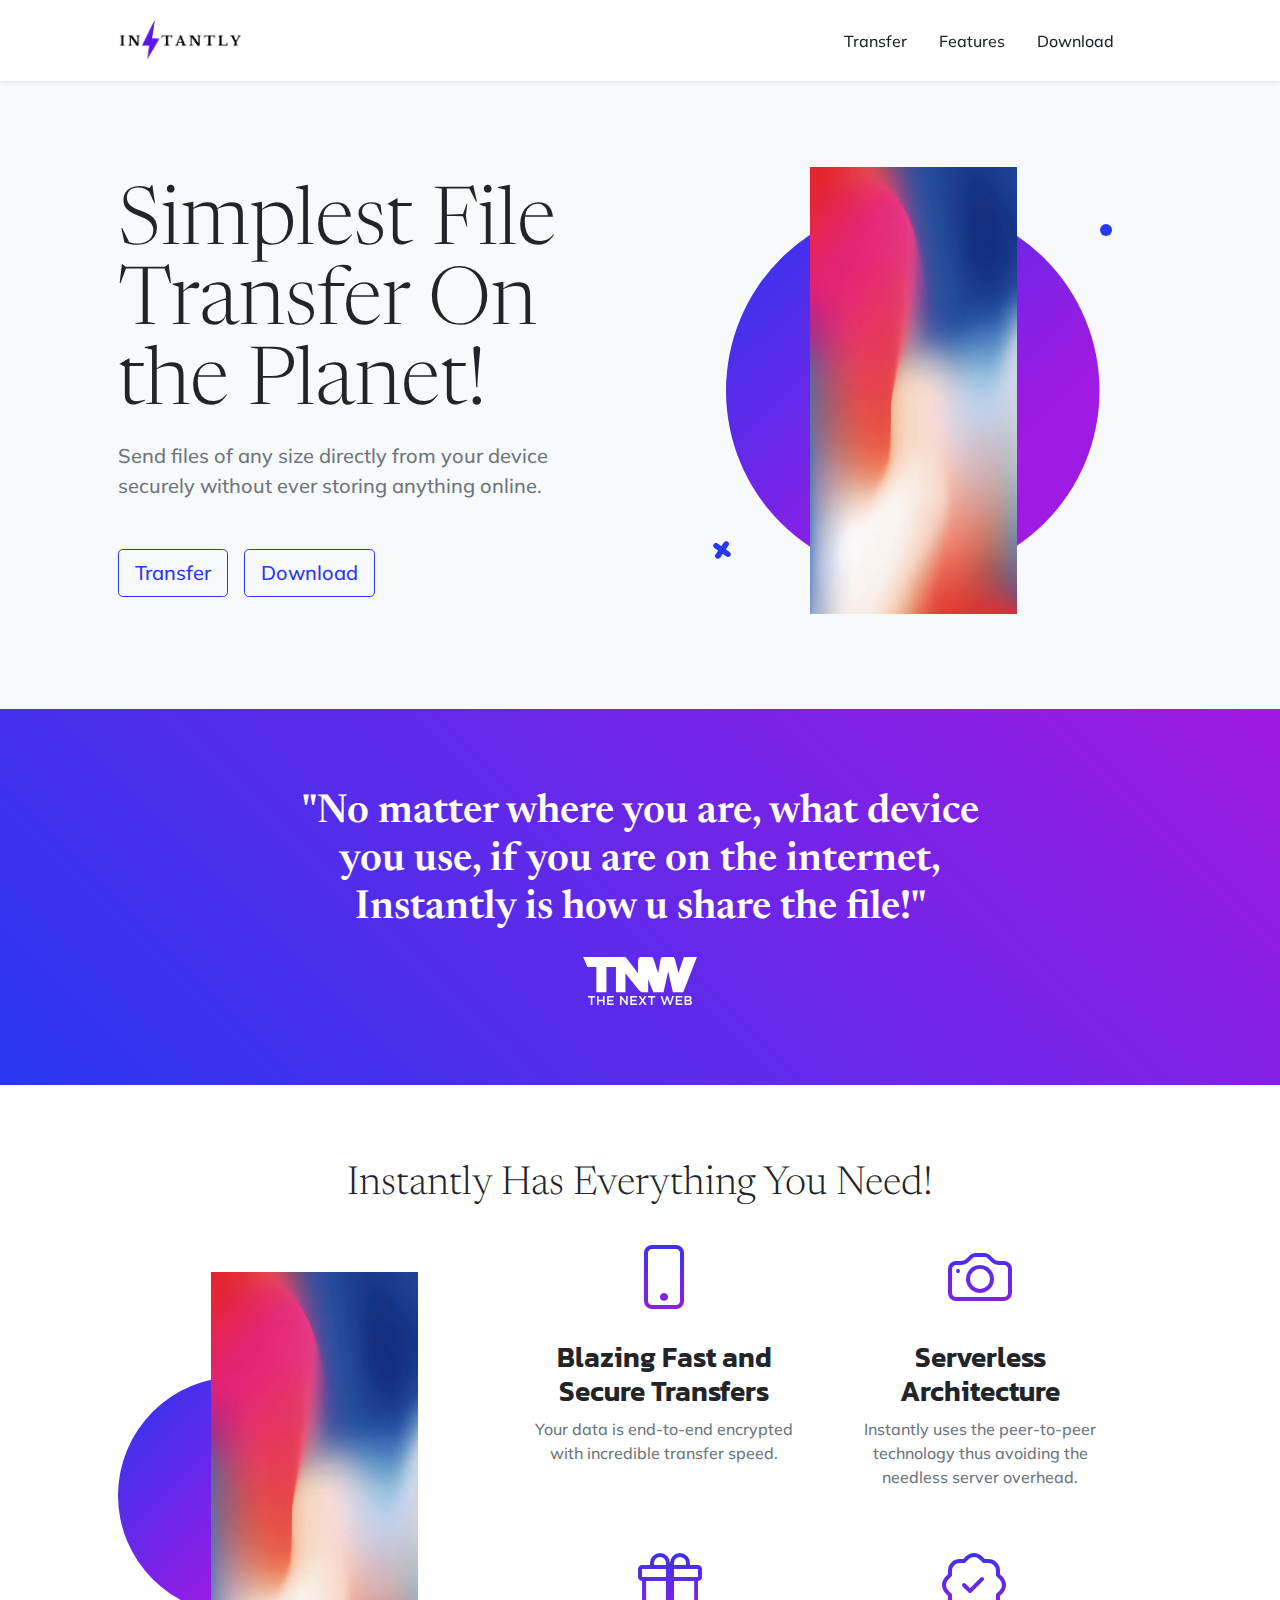
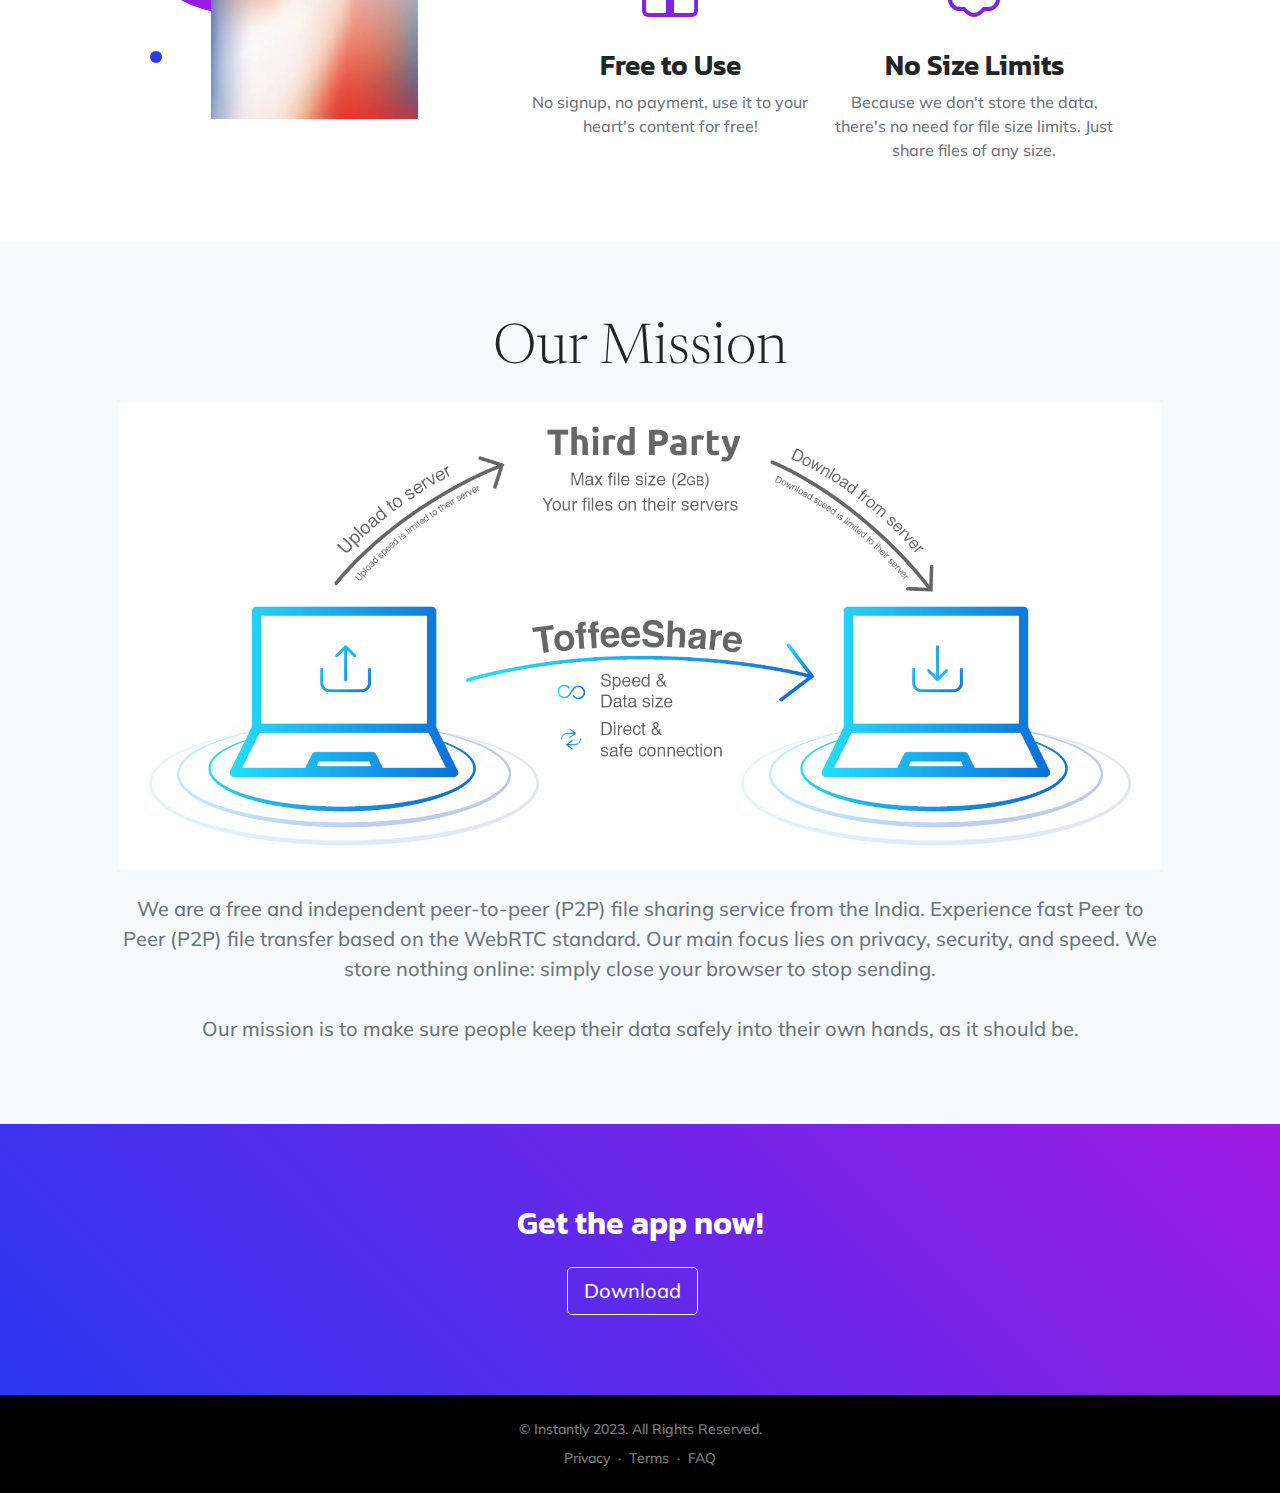
==== index.html @ 8e4899ae "missing assest resolved" ====
<!DOCTYPE html>
<html lang="en">

<head>
  <meta charset="utf-8" />
  <meta name="viewport" content="width=device-width, initial-scale=1, shrink-to-fit=no" />
  <meta name="description" content="" />
  <meta name="author" content="" />
  <title>Instantly - File Sharing</title>
  <link rel="icon" type="image/x-icon" href="./img/icon.ico" />
  <!-- Bootstrap icons-->
  <link href="https://cdn.jsdelivr.net/npm/bootstrap-icons@1.5.0/font/bootstrap-icons.css" rel="stylesheet" />
  <!-- Google fonts-->
  <link rel="preconnect" href="https://fonts.gstatic.com" />
  <link href="https://fonts.googleapis.com/css2?family=Newsreader:ital,wght@0,600;1,600&amp;display=swap"
    rel="stylesheet" />
  <link
    href="https://fonts.googleapis.com/css2?family=Mulish:ital,wght@0,300;0,500;0,600;0,700;1,300;1,500;1,600;1,700&amp;display=swap"
    rel="stylesheet" />
  <link href="https://fonts.googleapis.com/css2?family=Kanit:ital,wght@0,400;1,400&amp;display=swap" rel="stylesheet" />
  <!-- Core theme CSS (includes Bootstrap)-->
  <link href="./css/styles.css" rel="stylesheet" />
</head>

<body id="page-top">
  <noscript style="
        position: fixed;
        bottom: 0;
        left: 0;
        right: 0;
        background: #333;
        padding: 1rem;
        z-index: 999;
        text-align: center;
      ">
    <h1 style="font-size: 24px; color: #fff; margin: 0; margin-bottom: 1rem">
      Oops!
    </h1>
    <span>you need to enable javascript to use Instantly.</span>
  </noscript>
  <!-- Navigation-->
  <nav class="navbar navbar-expand-lg navbar-light fixed-top shadow-sm" id="mainNav">
    <div class="container px-5">
      <a class="navbar-brand fw-bold" href="#page-top"><img src="./img/navLogo.jpg" alt="Instantly Logo" width="125px"
          height="39px" />
      </a>
      <button class="navbar-toggler" type="button" data-bs-toggle="collapse" data-bs-target="#navbarResponsive"
        aria-controls="navbarResponsive" aria-expanded="false" aria-label="Toggle navigation">
        Menu
        <i class="bi-list"></i>
      </button>
      <div class="collapse navbar-collapse" id="navbarResponsive">
        <ul class="navbar-nav ms-auto me-4 my-3 my-lg-0">
          <li class="nav-item">
            <a class="nav-link me-lg-3" href="./tranfer.html">Transfer</a>
          </li>
          <li class="nav-item">
            <a class="nav-link me-lg-3" href="#features">Features</a>
          </li>
          <li class="nav-item">
            <a class="nav-link me-lg-3" href="#download">Download</a>
          </li>
        </ul>
      </div>
    </div>
  </nav>
  <!-- Mashead header-->
  <header class="masthead">
    <div class="container px-5">
      <div class="row gx-5 align-items-center">
        <div class="col-lg-6">
          <!-- Mashead text and app badges-->
          <div class="mb-5 mb-lg-0 text-center text-lg-start">
            <h1 class="display-1 lh-1 mb-3">
              Simplest File Transfer On the Planet!
            </h1>
            <p class="lead fw-normal text-muted mb-5">
              Send files of any size directly from your device securely without ever storing anything online.
            </p>
            <div class="d-flex flex-column flex-lg-row align-items-center">
              <a class="me-lg-3 mb-4 mb-lg-0 btn btn-outline-primary btn-lg" href="./tranfer.html" role="button">Transfer</a>
              <a class="me-lg-3 mb-4 mb-lg-0 btn btn-outline-primary btn-lg" href="#" role="button">Download</a>
            </div>
          </div>
        </div>
        <div class="col-lg-6">
          <!-- Masthead device mockup feature-->
          <div class="masthead-device-mockup">
            <svg class="circle" viewBox="0 0 100 100" xmlns="http://www.w3.org/2000/svg">
              <defs>
                <linearGradient id="circleGradient" gradientTransform="rotate(45)">
                  <stop class="gradient-start-color" offset="0%"></stop>
                  <stop class="gradient-end-color" offset="100%"></stop>
                </linearGradient>
              </defs>
              <circle cx="50" cy="50" r="50"></circle>
            </svg><svg class="shape-1 d-none d-sm-block" viewBox="0 0 240.83 240.83" xmlns="http://www.w3.org/2000/svg">
              <rect x="-32.54" y="78.39" width="305.92" height="84.05" rx="42.03"
                transform="translate(120.42 -49.88) rotate(45)"></rect>
              <rect x="-32.54" y="78.39" width="305.92" height="84.05" rx="42.03"
                transform="translate(-49.88 120.42) rotate(-45)"></rect>
            </svg><svg class="shape-2 d-none d-sm-block" viewBox="0 0 100 100" xmlns="http://www.w3.org/2000/svg">
              <circle cx="50" cy="50" r="50"></circle>
            </svg>
            <div class="device-wrapper">
              <div class="device" data-device="iPhoneX" data-orientation="portrait" data-color="black">
                <div class="screen bg-black">
                  <!-- PUT CONTENTS HERE:-->
                  <!-- * * This can be a video, image, or just about anything else.-->
                  <!-- * * Set the max width of your media to 100% and the height to-->
                  <!-- * * 100% like the demo example below.-->
                  <video muted="muted" autoplay="" loop="" style="max-width: 100%; height: 100%">
                    <source src="./img/demo-screen.mp4" type="video/mp4" />
                  </video>
                </div>
              </div>
            </div>
          </div>
        </div>
      </div>
    </div>
  </header>
  <!-- Quote/testimonial aside-->
  <aside class="text-center bg-gradient-primary-to-secondary">
    <div class="container px-5">
      <div class="row gx-5 justify-content-center">
        <div class="col-xl-8">
          <div class="h2 fs-1 text-white mb-4">
            "No matter where you are, what device you use, if you are on the internet, Instantly is how u share the file!"
          </div>
          <img src="./img/tnw-logo.svg" alt="..." style="height: 3rem" />
        </div>
      </div>
    </div>
  </aside>
  <!-- App features section-->
  <section id="features">
    <h2 class="display-6 lh-1 text-center mb-4">Instantly Has Everything You Need!</h2>
    <div class="container px-5">
      <div class="row gx-5 align-items-center">
        <div class="col-lg-8 order-lg-1 mb-5 mb-lg-0">
          <div class="container-fluid px-5">
            <div class="row gx-5">
              <div class="col-md-6 mb-5">
                <!-- Feature item-->
                <div class="text-center">
                  <i class="bi-phone icon-feature text-gradient d-block mb-3"></i>
                  <h3 class="font-alt">Blazing Fast and Secure Transfers</h3>
                  <p class="text-muted mb-0">
                    Your data is end-to-end encrypted with incredible transfer speed.
                  </p>
                </div>
              </div>
              <div class="col-md-6 mb-5">
                <!-- Feature item-->
                <div class="text-center">
                  <i class="bi-camera icon-feature text-gradient d-block mb-3"></i>
                  <h3 class="font-alt">Serverless Architecture</h3>
                  <p class="text-muted mb-0">
                    Instantly uses the peer-to-peer technology thus avoiding the needless server overhead.
                  </p>
                </div>
              </div>
            </div>
            <div class="row">
              <div class="col-md-6 mb-5 mb-md-0">
                <!-- Feature item-->
                <div class="text-center">
                  <i class="bi-gift icon-feature text-gradient d-block mb-3"></i>
                  <h3 class="font-alt">Free to Use</h3>
                  <p class="text-muted mb-0">
                    No signup, no payment, use it to your heart's content for free!
                  </p>
                </div>
              </div>
              <div class="col-md-6">
                <!-- Feature item-->
                <div class="text-center">
                  <i class="bi-patch-check icon-feature text-gradient d-block mb-3"></i>
                  <h3 class="font-alt">No Size Limits</h3>
                  <p class="text-muted mb-0">
                    Because we don't store the data, there's no need for file size limits. Just share files of any size.
                  </p>
                </div>
              </div>
            </div>
          </div>
        </div>
        <div class="col-lg-4 order-lg-0">
          <!-- Features section device mockup-->
          <div class="features-device-mockup">
            <svg class="circle" viewBox="0 0 100 100" xmlns="http://www.w3.org/2000/svg">
              <defs>
                <linearGradient id="circleGradient" gradientTransform="rotate(45)">
                  <stop class="gradient-start-color" offset="0%"></stop>
                  <stop class="gradient-end-color" offset="100%"></stop>
                </linearGradient>
              </defs>
              <circle cx="50" cy="50" r="50"></circle>
            </svg><svg class="shape-2 d-none d-sm-block" viewBox="0 0 100 100" xmlns="http://www.w3.org/2000/svg">
              <circle cx="50" cy="50" r="50"></circle>
            </svg>
            <div class="device-wrapper">
              <div class="device" data-device="iPhoneX" data-orientation="portrait" data-color="black">
                <div class="screen bg-black">
                  <!-- PUT CONTENTS HERE:-->
                  <!-- * * This can be a video, image, or just about anything else.-->
                  <!-- * * Set the max width of your media to 100% and the height to-->
                  <!-- * * 100% like the demo example below.-->
                  <video muted="muted" autoplay="" loop="" style="max-width: 100%; height: 100%">
                    <source src="./img/demo-screen.mp4" type="video/mp4" />
                  </video>
                </div>
              </div>
            </div>
          </div>
        </div>
      </div>
    </div>
  </section>
  <!-- Basic features section-->
  <section class="bg-light">
    <div class="container px-5">
      <div class="row gx-5 align-items-center justify-content-center justify-content-lg-between">
        <div>
          <h2 class="display-4 lh-1 text-center mb-4">Our Mission</h2>
          <div class="px-5 px-sm-0">
            <img class="img-fluid" src="./img/share.png" alt="..." />
          </div>
          <p class="lead fw-normal mt-4 text-muted text-center mb-5 mb-lg-0">
            We are a free and independent peer-to-peer (P2P) file sharing service from the India. Experience fast Peer
            to Peer (P2P) file transfer based on the WebRTC standard. Our main focus lies on privacy, security, and
            speed. We store nothing online: simply close your browser to stop sending.<br><br>
            Our mission is to make sure people keep their data safely into their own hands, as it should be.
          </p>
        </div>
      </div>
    </div>
  </section>
  <!-- App badge section-->
  <section class="bg-gradient-primary-to-secondary" id="download">
    <div class="container px-5">
      <h2 class="text-center text-white font-alt mb-4">Get the app now!</h2>
      <div class="d-flex flex-column flex-lg-row align-items-center justify-content-center">
        <a class="me-lg-3 mb-4 mb-lg-0 btn btn-outline-light btn-lg" href="#" role="button">Download</a>
      </div>
    </div>
  </section>
  <!-- Footer-->
  <footer class="bg-black text-center py-4">
    <div class="container px-5">
      <div class="text-white-50 small">
        <div class="mb-2">&copy; Instantly 2023. All Rights Reserved.</div>
        <a href="#!">Privacy</a>
        <span class="mx-1">&middot;</span>
        <a href="#!">Terms</a>
        <span class="mx-1">&middot;</span>
        <a href="#!">FAQ</a>
      </div>
    </div>
  </footer>
  <!-- Bootstrap core JS-->
  <script src="https://cdn.jsdelivr.net/npm/bootstrap@5.1.3/dist/js/bootstrap.bundle.min.js"></script>
  <!-- Core theme JS-->
  <script src="./js/scripts.js"></script>
</body>

</html>
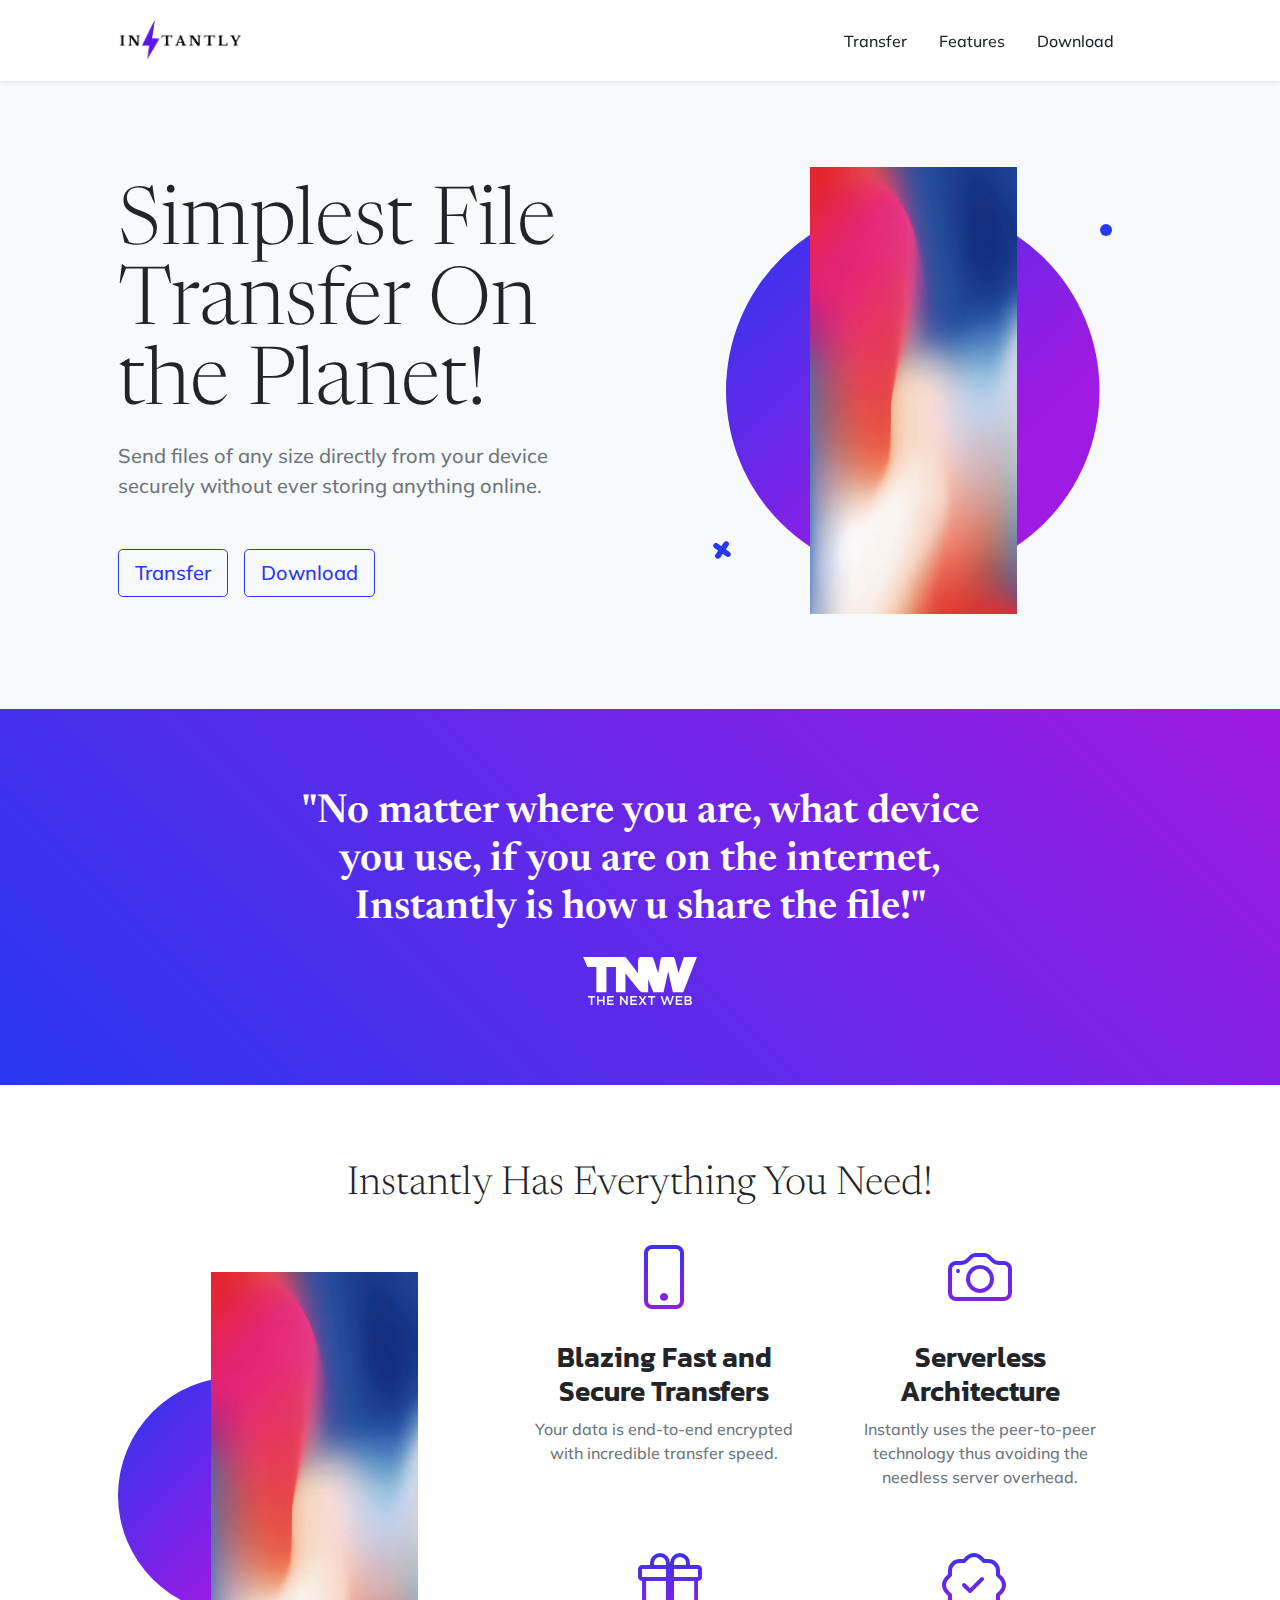
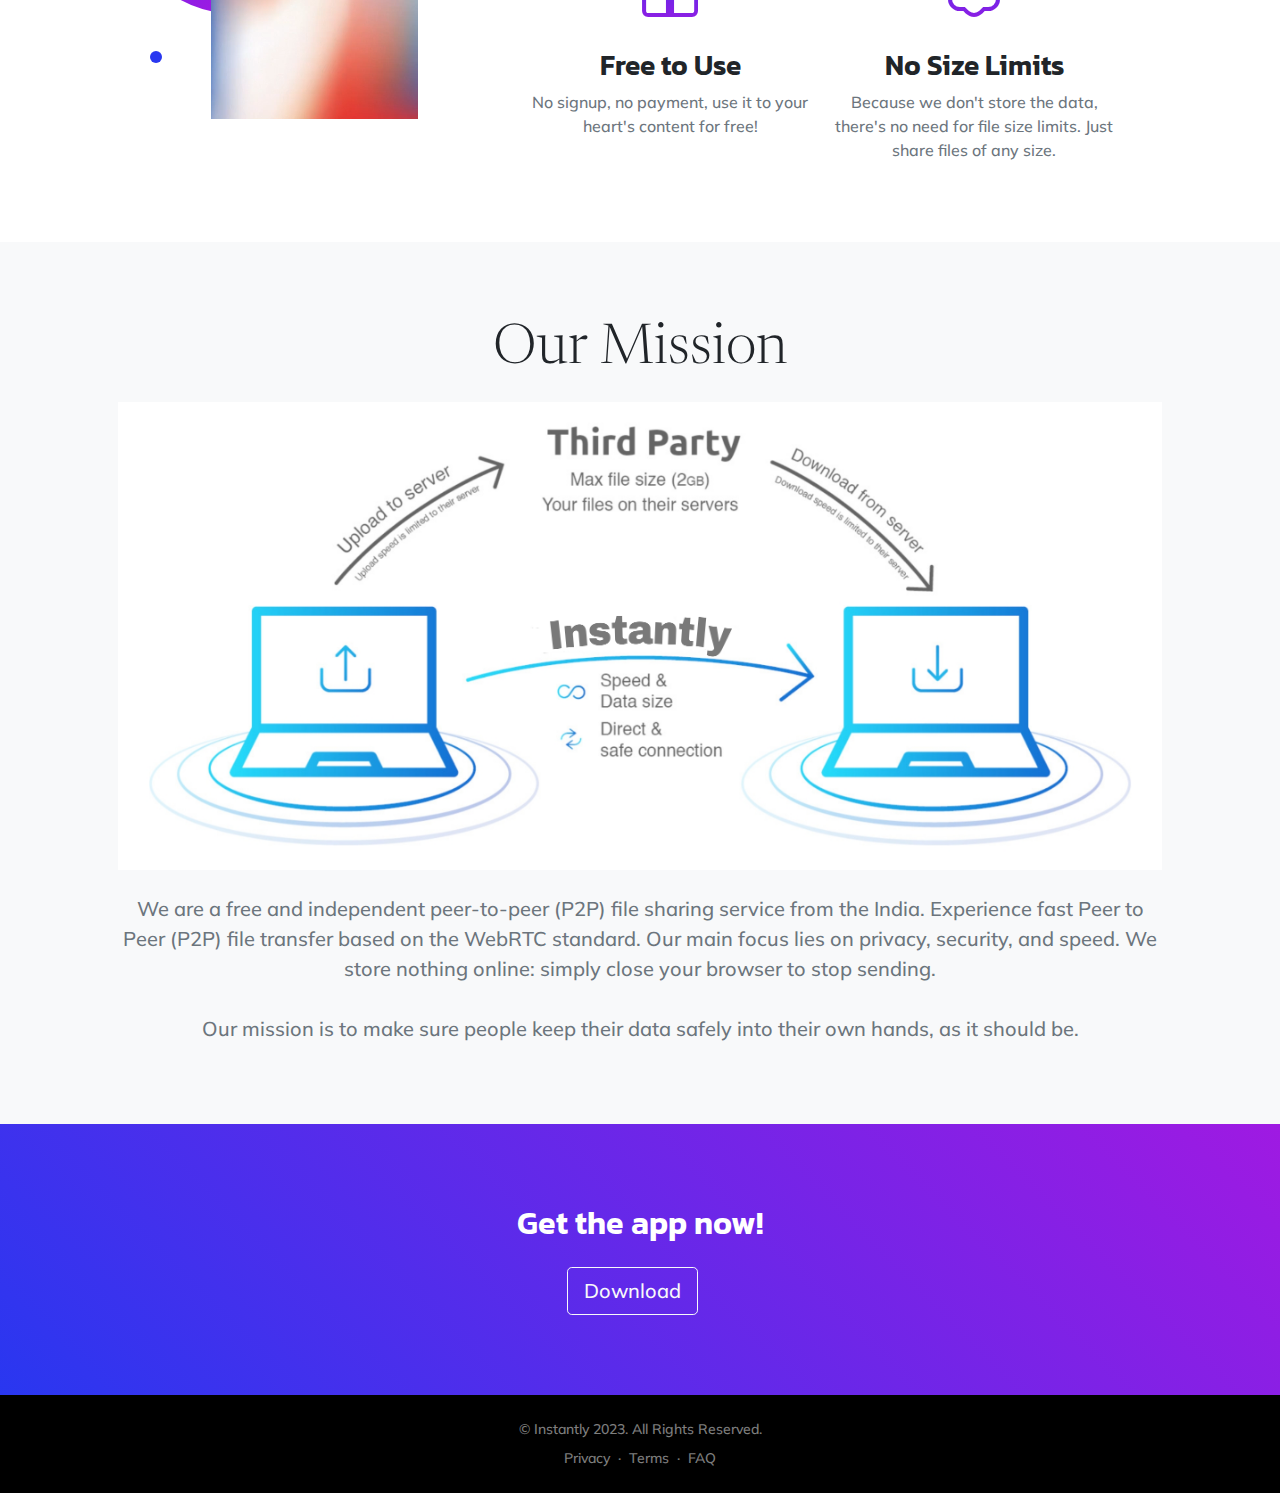
==== commit 210c25c4: "Asset Fix" ====
--- a/index.html
+++ b/index.html
@@ -79,7 +79,7 @@
             </p>
             <div class="d-flex flex-column flex-lg-row align-items-center">
               <a class="me-lg-3 mb-4 mb-lg-0 btn btn-outline-primary btn-lg" href="./tranfer.html" role="button">Transfer</a>
-              <a class="me-lg-3 mb-4 mb-lg-0 btn btn-outline-primary btn-lg" href="#" role="button">Download</a>
+              <a class="me-lg-3 mb-4 mb-lg-0 btn btn-outline-primary btn-lg" href="https://github.com/TonyStark0801/Instantly/releases/download/Stable/Instantly.apk" role="button">Download</a>
             </div>
           </div>
         </div>
@@ -225,7 +225,7 @@
         <div>
           <h2 class="display-4 lh-1 text-center mb-4">Our Mission</h2>
           <div class="px-5 px-sm-0">
-            <img class="img-fluid" src="./img/share.png" alt="..." />
+            <img class="img-fluid" src="./img/share.jpg" alt="..." />
           </div>
           <p class="lead fw-normal mt-4 text-muted text-center mb-5 mb-lg-0">
             We are a free and independent peer-to-peer (P2P) file sharing service from the India. Experience fast Peer
@@ -242,7 +242,7 @@
     <div class="container px-5">
       <h2 class="text-center text-white font-alt mb-4">Get the app now!</h2>
       <div class="d-flex flex-column flex-lg-row align-items-center justify-content-center">
-        <a class="me-lg-3 mb-4 mb-lg-0 btn btn-outline-light btn-lg" href="#" role="button">Download</a>
+        <a class="me-lg-3 mb-4 mb-lg-0 btn btn-outline-light btn-lg" href="https://github.com/TonyStark0801/Instantly/releases/download/Stable/Instantly.apk" role="button">Download</a>
       </div>
     </div>
   </section>
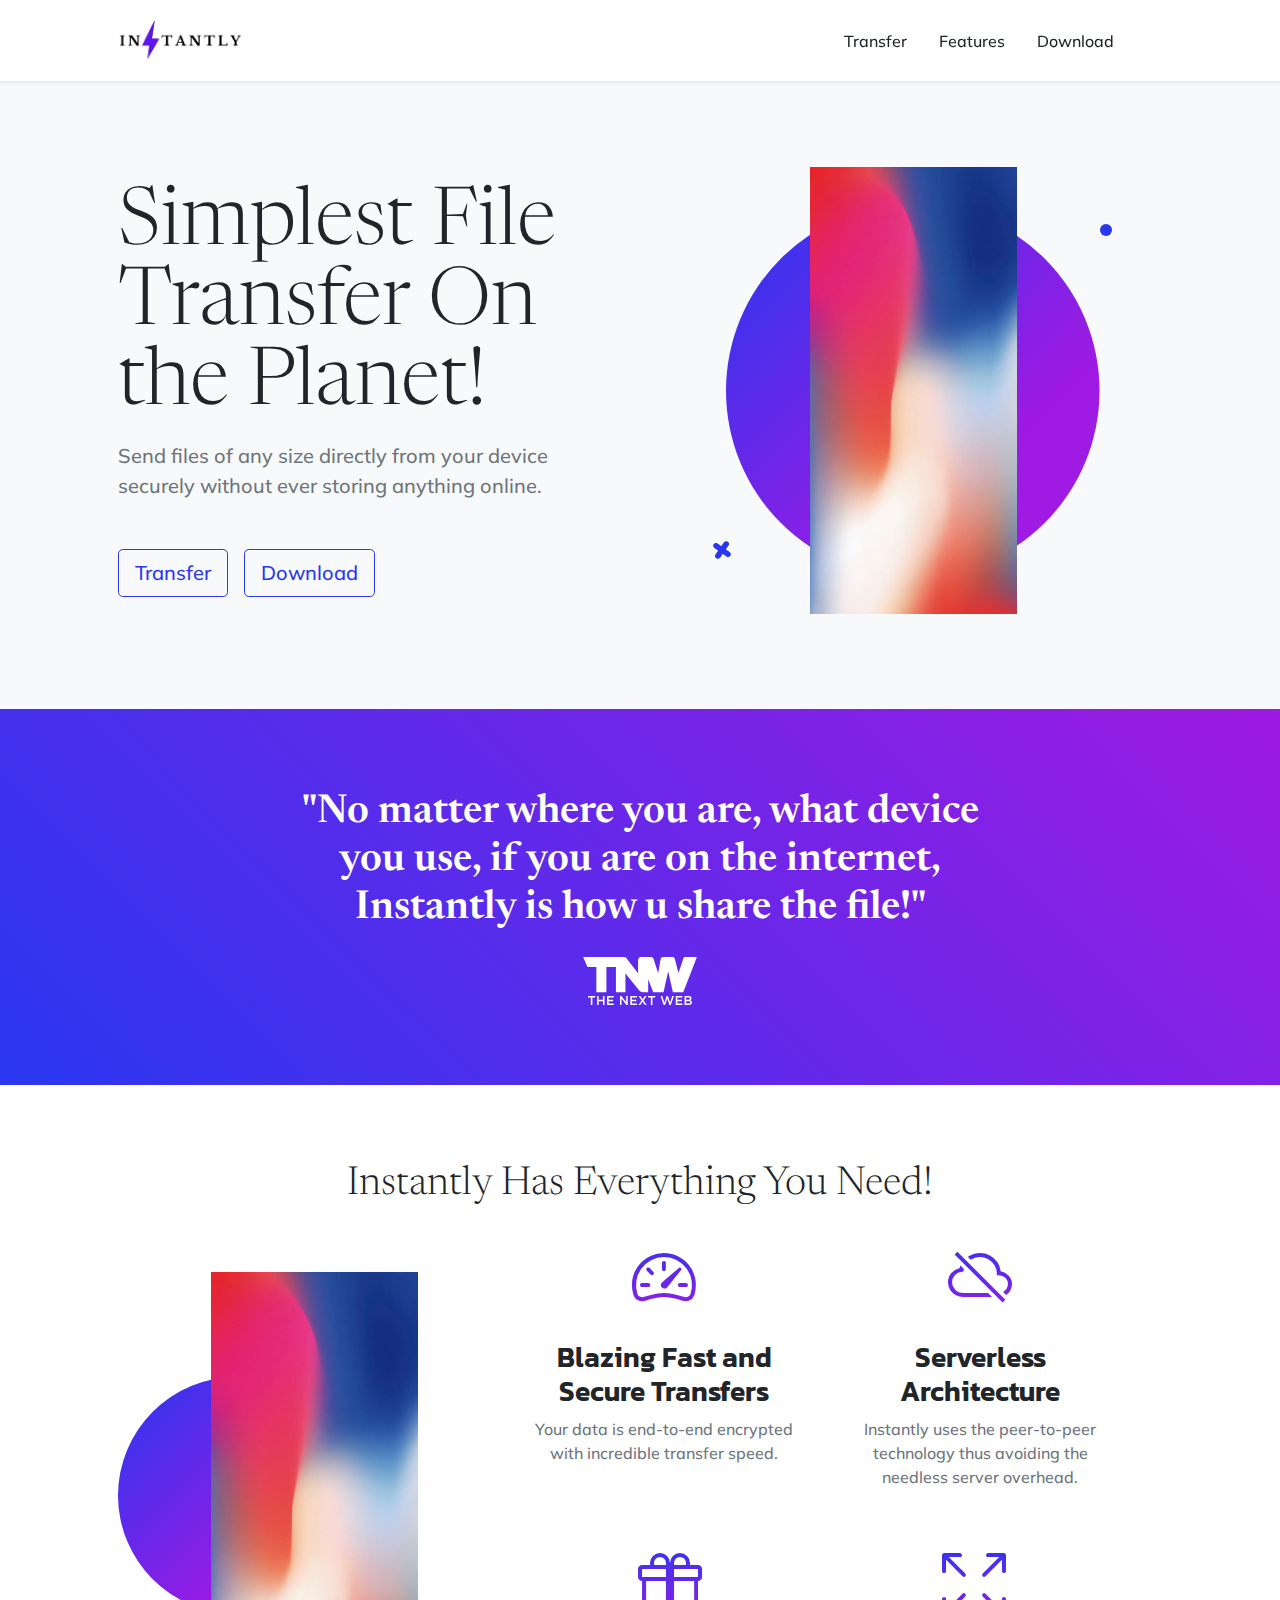
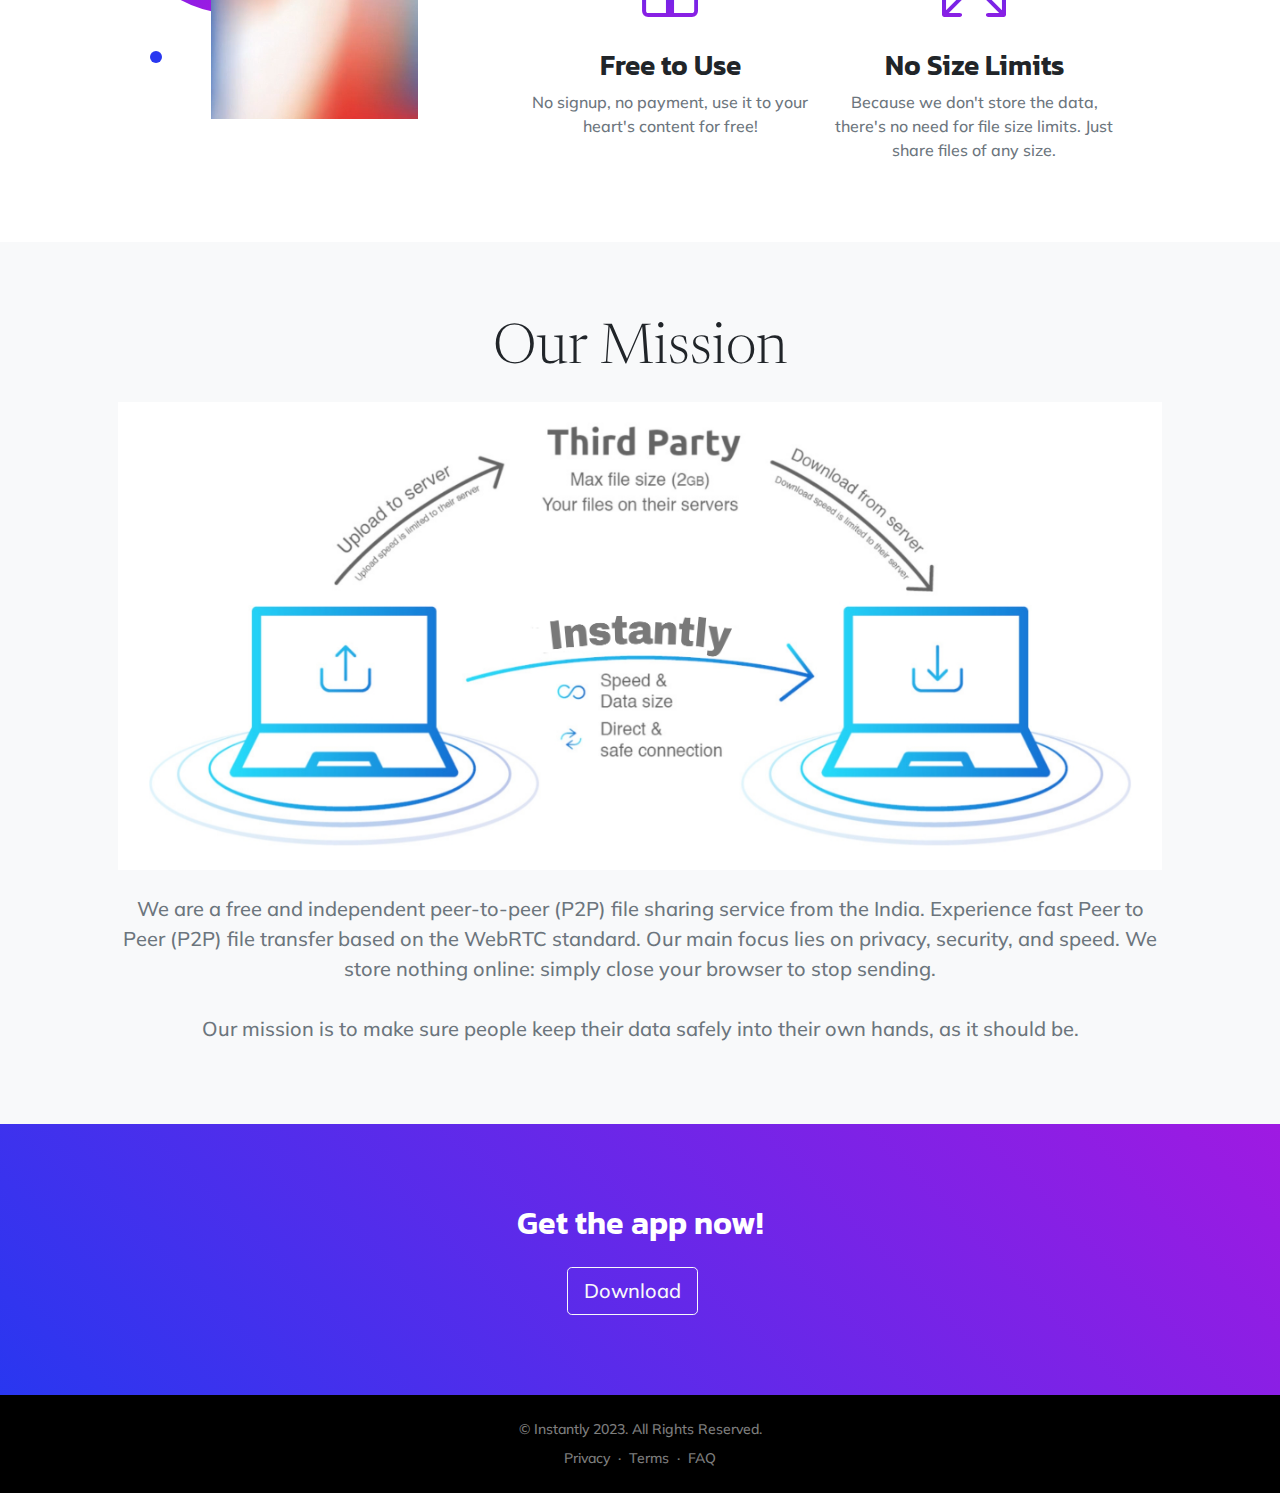
==== commit 4c36eac5: "Icon update" ====
--- a/index.html
+++ b/index.html
@@ -144,7 +144,7 @@
               <div class="col-md-6 mb-5">
                 <!-- Feature item-->
                 <div class="text-center">
-                  <i class="bi-phone icon-feature text-gradient d-block mb-3"></i>
+                  <i class="bi-speedometer2 icon-feature text-gradient d-block mb-3"></i>
                   <h3 class="font-alt">Blazing Fast and Secure Transfers</h3>
                   <p class="text-muted mb-0">
                     Your data is end-to-end encrypted with incredible transfer speed.
@@ -154,7 +154,7 @@
               <div class="col-md-6 mb-5">
                 <!-- Feature item-->
                 <div class="text-center">
-                  <i class="bi-camera icon-feature text-gradient d-block mb-3"></i>
+                  <i class="bi-cloud-slash icon-feature text-gradient d-block mb-3"></i>
                   <h3 class="font-alt">Serverless Architecture</h3>
                   <p class="text-muted mb-0">
                     Instantly uses the peer-to-peer technology thus avoiding the needless server overhead.
@@ -176,7 +176,7 @@
               <div class="col-md-6">
                 <!-- Feature item-->
                 <div class="text-center">
-                  <i class="bi-patch-check icon-feature text-gradient d-block mb-3"></i>
+                  <i class="bi-arrows-fullscreen  icon-feature text-gradient d-block mb-3"></i>
                   <h3 class="font-alt">No Size Limits</h3>
                   <p class="text-muted mb-0">
                     Because we don't store the data, there's no need for file size limits. Just share files of any size.
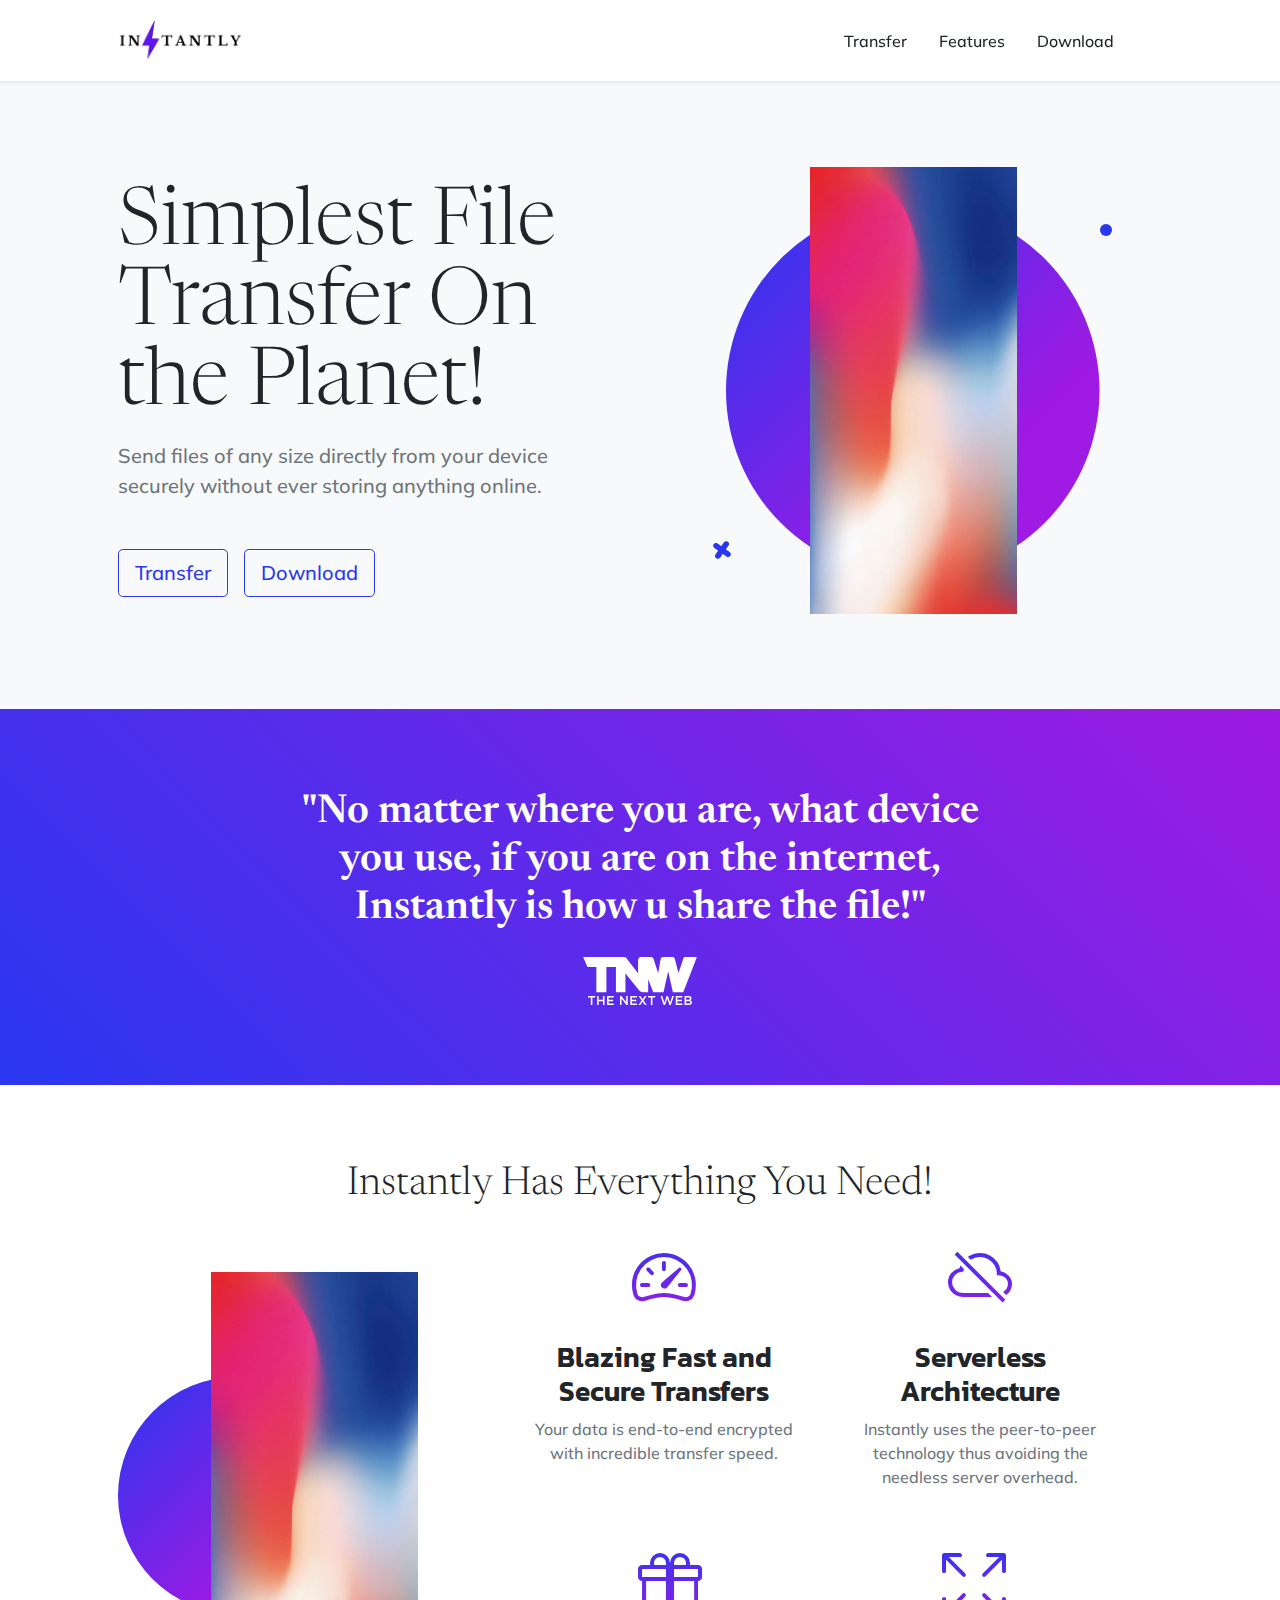
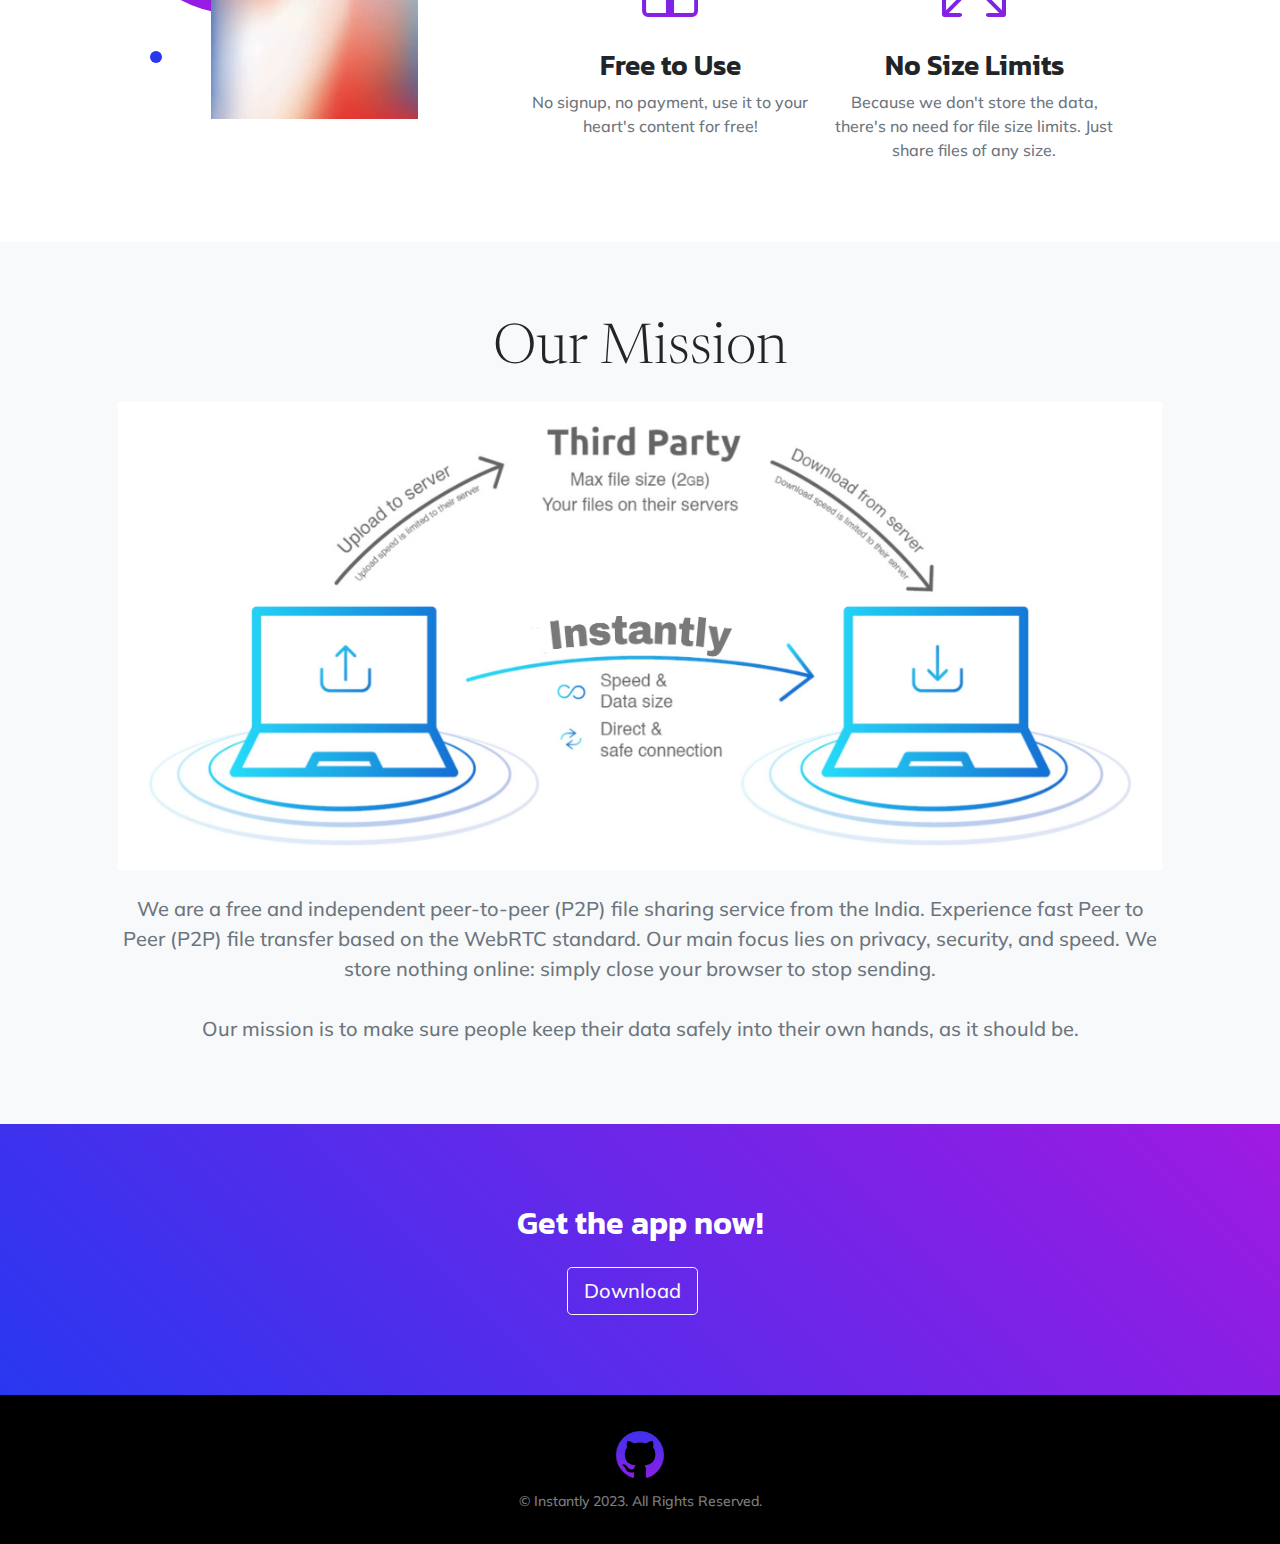
==== commit 79da7754: "files" ====
--- a/index.html
+++ b/index.html
@@ -250,12 +250,9 @@
   <footer class="bg-black text-center py-4">
     <div class="container px-5">
       <div class="text-white-50 small">
+        <a href="https://github.com/TonyStark0801/Instantly"> <i class="bi-github text-gradient d-block " style="font-size:3rem"></i></a>
         <div class="mb-2">&copy; Instantly 2023. All Rights Reserved.</div>
-        <a href="#!">Privacy</a>
-        <span class="mx-1">&middot;</span>
-        <a href="#!">Terms</a>
-        <span class="mx-1">&middot;</span>
-        <a href="#!">FAQ</a>
+      
       </div>
     </div>
   </footer>
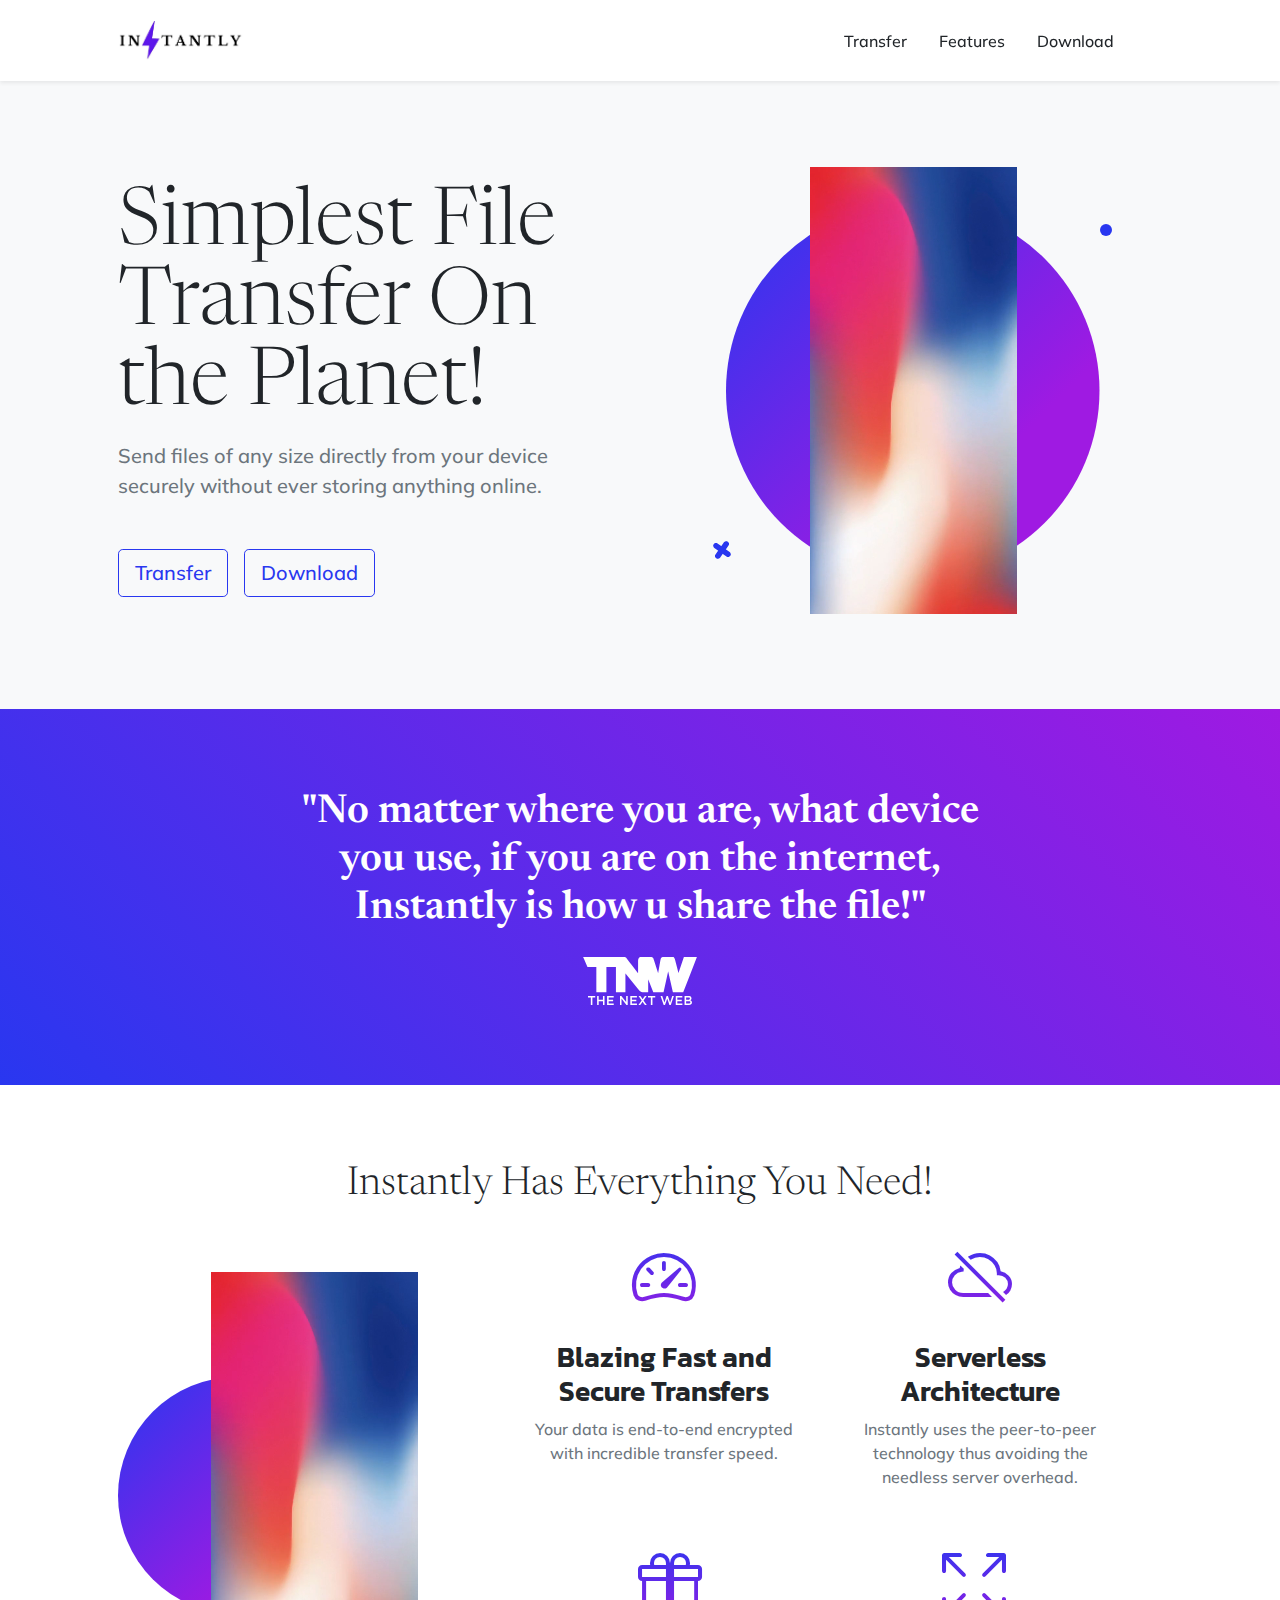
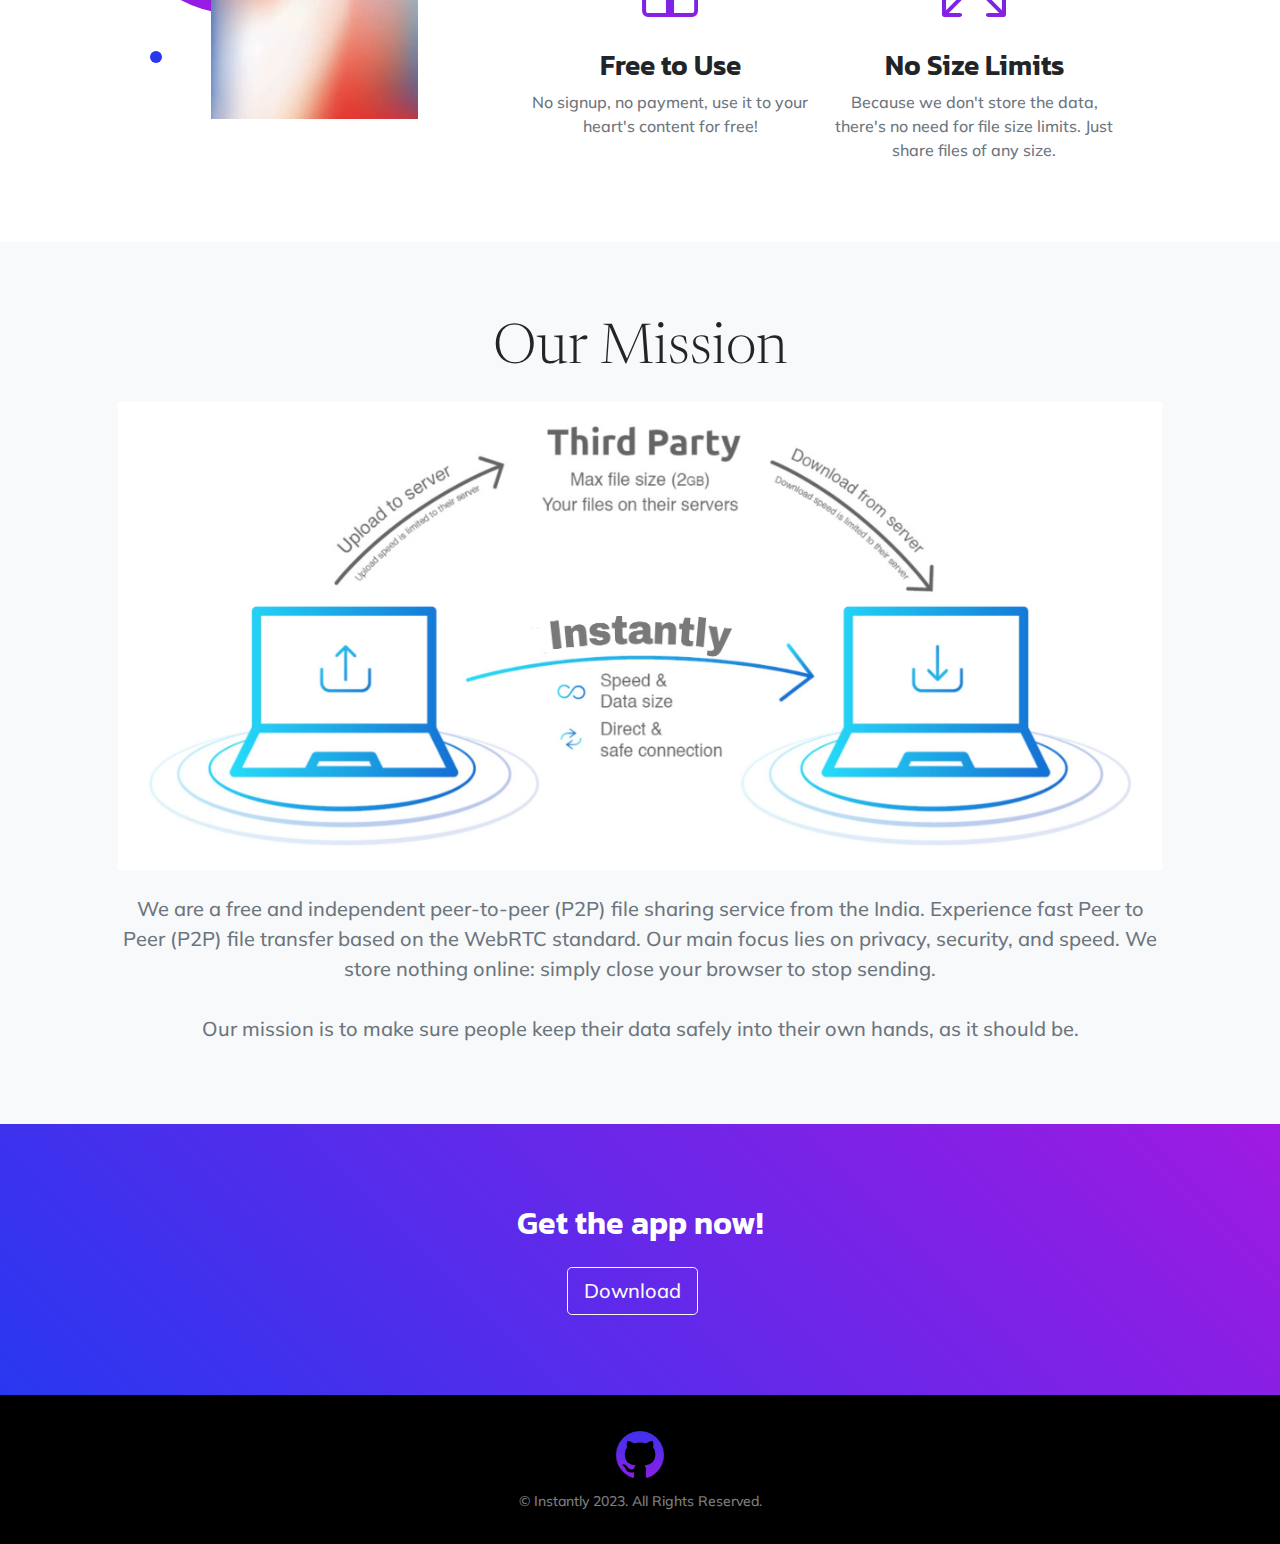
==== commit 9d985ebc: "ui changes" ====
--- a/index.html
+++ b/index.html
@@ -250,7 +250,7 @@
   <footer class="bg-black text-center py-4">
     <div class="container px-5">
       <div class="text-white-50 small">
-        <a href="https://github.com/TonyStark0801/Instantly"> <i class="bi-github text-gradient d-block " style="font-size:3rem"></i></a>
+        <a href="https://github.com/TonyStark0801/Instantly"> <i class="bi-github text-gradient d-block " style="font-size:3rem;"></i></a>
         <div class="mb-2">&copy; Instantly 2023. All Rights Reserved.</div>
       
       </div>
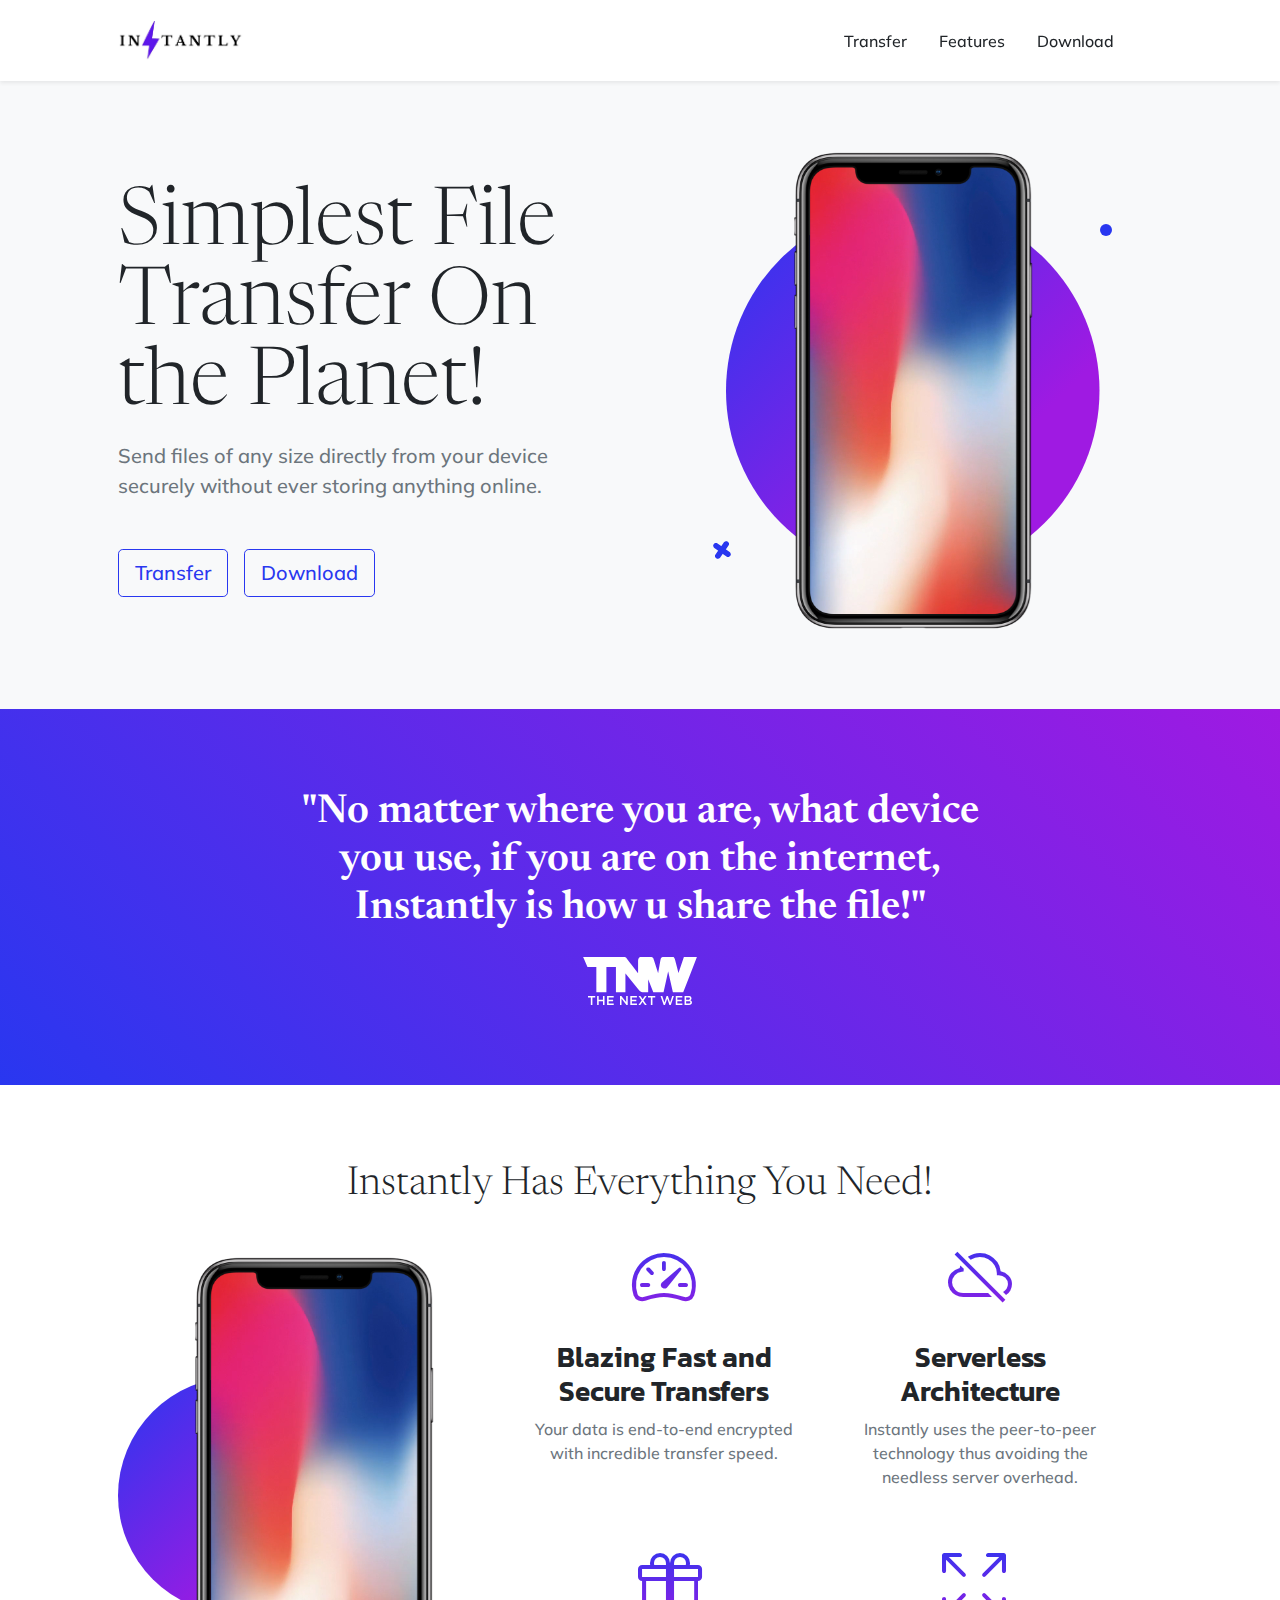
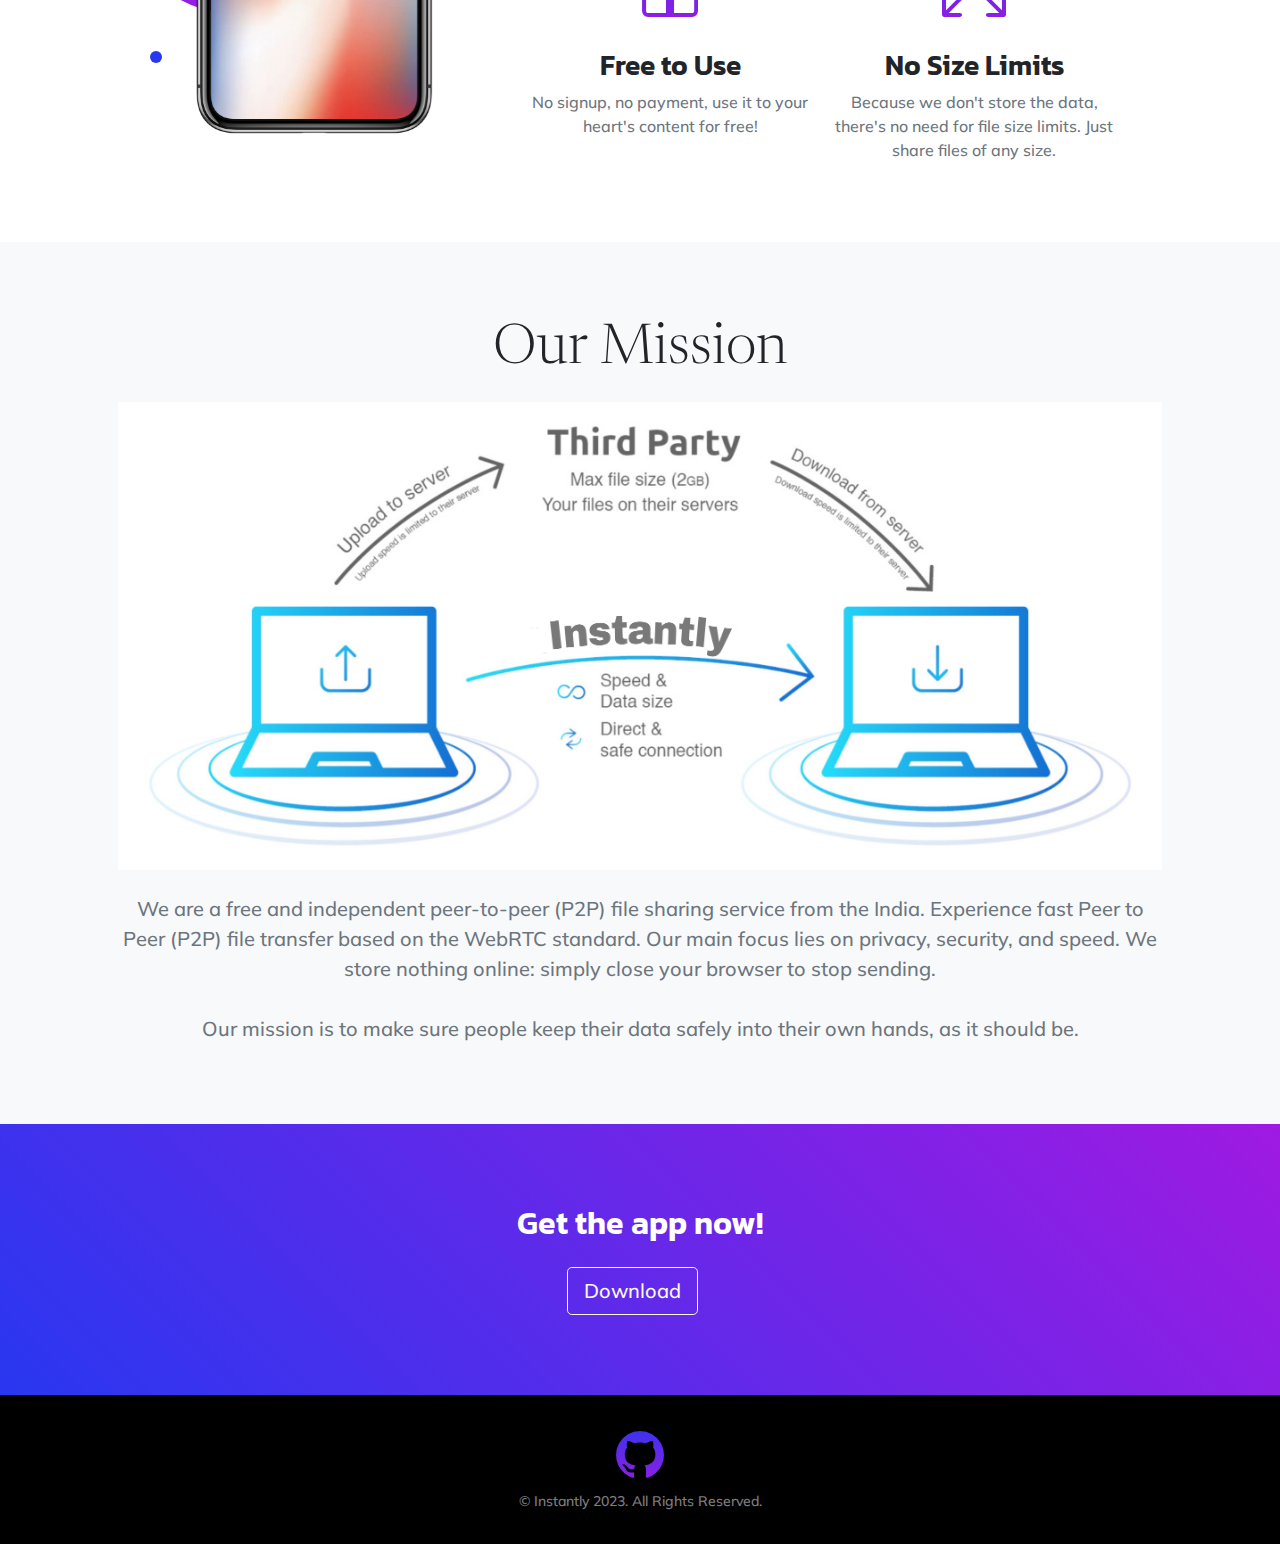
==== commit d04c3c8d: "Removed multiple files support as it caused a lot of bugs. Updated utils.js and removed uncessary co" ====
--- a/index.html
+++ b/index.html
@@ -1,29 +1,41 @@
 <!DOCTYPE html>
 <html lang="en">
+  <head>
+    <meta charset="utf-8" />
+    <meta
+      name="viewport"
+      content="width=device-width, initial-scale=1, shrink-to-fit=no"
+    />
+    <meta name="description" content="" />
+    <meta name="author" content="" />
+    <title>Instantly - File Sharing</title>
+    <link rel="icon" type="image/x-icon" href="./img/icon.ico" />
+    <!-- Bootstrap icons-->
+    <link
+      href="https://cdn.jsdelivr.net/npm/bootstrap-icons@1.5.0/font/bootstrap-icons.css"
+      rel="stylesheet"
+    />
+    <!-- Google fonts-->
+    <link rel="preconnect" href="https://fonts.gstatic.com" />
+    <link
+      href="https://fonts.googleapis.com/css2?family=Newsreader:ital,wght@0,600;1,600&amp;display=swap"
+      rel="stylesheet"
+    />
+    <link
+      href="https://fonts.googleapis.com/css2?family=Mulish:ital,wght@0,300;0,500;0,600;0,700;1,300;1,500;1,600;1,700&amp;display=swap"
+      rel="stylesheet"
+    />
+    <link
+      href="https://fonts.googleapis.com/css2?family=Kanit:ital,wght@0,400;1,400&amp;display=swap"
+      rel="stylesheet"
+    />
+    <!-- Core theme CSS (includes Bootstrap)-->
+    <link href="./css/styles.css" rel="stylesheet" />
+  </head>
 
-<head>
-  <meta charset="utf-8" />
-  <meta name="viewport" content="width=device-width, initial-scale=1, shrink-to-fit=no" />
-  <meta name="description" content="" />
-  <meta name="author" content="" />
-  <title>Instantly - File Sharing</title>
-  <link rel="icon" type="image/x-icon" href="./img/icon.ico" />
-  <!-- Bootstrap icons-->
-  <link href="https://cdn.jsdelivr.net/npm/bootstrap-icons@1.5.0/font/bootstrap-icons.css" rel="stylesheet" />
-  <!-- Google fonts-->
-  <link rel="preconnect" href="https://fonts.gstatic.com" />
-  <link href="https://fonts.googleapis.com/css2?family=Newsreader:ital,wght@0,600;1,600&amp;display=swap"
-    rel="stylesheet" />
-  <link
-    href="https://fonts.googleapis.com/css2?family=Mulish:ital,wght@0,300;0,500;0,600;0,700;1,300;1,500;1,600;1,700&amp;display=swap"
-    rel="stylesheet" />
-  <link href="https://fonts.googleapis.com/css2?family=Kanit:ital,wght@0,400;1,400&amp;display=swap" rel="stylesheet" />
-  <!-- Core theme CSS (includes Bootstrap)-->
-  <link href="./css/styles.css" rel="stylesheet" />
-</head>
-
-<body id="page-top">
-  <noscript style="
+  <body id="page-top">
+    <noscript
+      style="
         position: fixed;
         bottom: 0;
         left: 0;
@@ -32,234 +44,341 @@
         padding: 1rem;
         z-index: 999;
         text-align: center;
-      ">
-    <h1 style="font-size: 24px; color: #fff; margin: 0; margin-bottom: 1rem">
-      Oops!
-    </h1>
-    <span>you need to enable javascript to use Instantly.</span>
-  </noscript>
-  <!-- Navigation-->
-  <nav class="navbar navbar-expand-lg navbar-light fixed-top shadow-sm" id="mainNav">
-    <div class="container px-5">
-      <a class="navbar-brand fw-bold" href="#page-top"><img src="./img/navLogo.jpg" alt="Instantly Logo" width="125px"
-          height="39px" />
-      </a>
-      <button class="navbar-toggler" type="button" data-bs-toggle="collapse" data-bs-target="#navbarResponsive"
-        aria-controls="navbarResponsive" aria-expanded="false" aria-label="Toggle navigation">
-        Menu
-        <i class="bi-list"></i>
-      </button>
-      <div class="collapse navbar-collapse" id="navbarResponsive">
-        <ul class="navbar-nav ms-auto me-4 my-3 my-lg-0">
-          <li class="nav-item">
-            <a class="nav-link me-lg-3" href="./tranfer.html">Transfer</a>
-          </li>
-          <li class="nav-item">
-            <a class="nav-link me-lg-3" href="#features">Features</a>
-          </li>
-          <li class="nav-item">
-            <a class="nav-link me-lg-3" href="#download">Download</a>
-          </li>
-        </ul>
-      </div>
-    </div>
-  </nav>
-  <!-- Mashead header-->
-  <header class="masthead">
-    <div class="container px-5">
-      <div class="row gx-5 align-items-center">
-        <div class="col-lg-6">
-          <!-- Mashead text and app badges-->
-          <div class="mb-5 mb-lg-0 text-center text-lg-start">
-            <h1 class="display-1 lh-1 mb-3">
-              Simplest File Transfer On the Planet!
-            </h1>
-            <p class="lead fw-normal text-muted mb-5">
-              Send files of any size directly from your device securely without ever storing anything online.
+      "
+    >
+      <h1 style="font-size: 24px; color: #fff; margin: 0; margin-bottom: 1rem">
+        Oops!
+      </h1>
+      <span>you need to enable javascript to use Instantly.</span>
+    </noscript>
+    <!-- Navigation-->
+    <nav
+      class="navbar navbar-expand-lg navbar-light fixed-top shadow-sm"
+      id="mainNav"
+    >
+      <div class="container px-5">
+        <a class="navbar-brand fw-bold" href="#page-top"
+          ><img
+            src="./img/navLogo.jpg"
+            alt="Instantly Logo"
+            width="125px"
+            height="39px"
+          />
+        </a>
+        <button
+          class="navbar-toggler"
+          type="button"
+          data-bs-toggle="collapse"
+          data-bs-target="#navbarResponsive"
+          aria-controls="navbarResponsive"
+          aria-expanded="false"
+          aria-label="Toggle navigation"
+        >
+          Menu
+          <i class="bi-list"></i>
+        </button>
+        <div class="collapse navbar-collapse" id="navbarResponsive">
+          <ul class="navbar-nav ms-auto me-4 my-3 my-lg-0">
+            <li class="nav-item">
+              <a class="nav-link me-lg-3" href="transfer.html">Transfer</a>
+            </li>
+            <li class="nav-item">
+              <a class="nav-link me-lg-3" href="#features">Features</a>
+            </li>
+            <li class="nav-item">
+              <a class="nav-link me-lg-3" href="#download">Download</a>
+            </li>
+          </ul>
+        </div>
+      </div>
+    </nav>
+    <!-- Mashead header-->
+    <header class="masthead">
+      <div class="container px-5">
+        <div class="row gx-5 align-items-center">
+          <div class="col-lg-6">
+            <!-- Mashead text and app badges-->
+            <div class="mb-5 mb-lg-0 text-center text-lg-start">
+              <h1 class="display-1 lh-1 mb-3">
+                Simplest File Transfer On the Planet!
+              </h1>
+              <p class="lead fw-normal text-muted mb-5">
+                Send files of any size directly from your device securely
+                without ever storing anything online.
+              </p>
+              <div class="d-flex flex-column flex-lg-row align-items-center">
+                <a
+                  class="me-lg-3 mb-4 mb-lg-0 btn btn-outline-primary btn-lg"
+                  href="transfer.html"
+                  role="button"
+                  >Transfer</a
+                >
+                <a
+                  class="me-lg-3 mb-4 mb-lg-0 btn btn-outline-primary btn-lg"
+                  href="https://github.com/TonyStark0801/Instantly/releases/download/Stable/Instantly.apk"
+                  role="button"
+                  >Download</a
+                >
+              </div>
+            </div>
+          </div>
+          <div class="col-lg-6">
+            <!-- Masthead device mockup feature-->
+            <div class="masthead-device-mockup">
+              <svg
+                class="circle"
+                viewBox="0 0 100 100"
+                xmlns="http://www.w3.org/2000/svg"
+              >
+                <defs>
+                  <linearGradient
+                    id="circleGradient"
+                    gradientTransform="rotate(45)"
+                  >
+                    <stop class="gradient-start-color" offset="0%"></stop>
+                    <stop class="gradient-end-color" offset="100%"></stop>
+                  </linearGradient>
+                </defs>
+                <circle cx="50" cy="50" r="50"></circle></svg
+              ><svg
+                class="shape-1 d-none d-sm-block"
+                viewBox="0 0 240.83 240.83"
+                xmlns="http://www.w3.org/2000/svg"
+              >
+                <rect
+                  x="-32.54"
+                  y="78.39"
+                  width="305.92"
+                  height="84.05"
+                  rx="42.03"
+                  transform="translate(120.42 -49.88) rotate(45)"
+                ></rect>
+                <rect
+                  x="-32.54"
+                  y="78.39"
+                  width="305.92"
+                  height="84.05"
+                  rx="42.03"
+                  transform="translate(-49.88 120.42) rotate(-45)"
+                ></rect></svg
+              ><svg
+                class="shape-2 d-none d-sm-block"
+                viewBox="0 0 100 100"
+                xmlns="http://www.w3.org/2000/svg"
+              >
+                <circle cx="50" cy="50" r="50"></circle>
+              </svg>
+              <div class="device-wrapper">
+                <div
+                  class="device"
+                  data-device="iPhoneX"
+                  data-orientation="portrait"
+                  data-color="black"
+                >
+                  <div class="screen bg-black">
+                    <video
+                      muted="muted"
+                      autoplay=""
+                      loop=""
+                      style="max-width: 100%; height: 100%"
+                    >
+                      <source src="./img/demo-screen.mp4" type="video/mp4" />
+                    </video>
+                  </div>
+                </div>
+              </div>
+            </div>
+          </div>
+        </div>
+      </div>
+    </header>
+    <!-- Quote/testimonial aside-->
+    <aside class="text-center bg-gradient-primary-to-secondary">
+      <div class="container px-5">
+        <div class="row gx-5 justify-content-center">
+          <div class="col-xl-8">
+            <div class="h2 fs-1 text-white mb-4">
+              "No matter where you are, what device you use, if you are on the
+              internet, Instantly is how u share the file!"
+            </div>
+            <img src="./img/tnw-logo.svg" alt="..." style="height: 3rem" />
+          </div>
+        </div>
+      </div>
+    </aside>
+    <!-- App features section-->
+    <section id="features">
+      <h2 class="display-6 lh-1 text-center mb-4">
+        Instantly Has Everything You Need!
+      </h2>
+      <div class="container px-5">
+        <div class="row gx-5 align-items-center">
+          <div class="col-lg-8 order-lg-1 mb-5 mb-lg-0">
+            <div class="container-fluid px-5">
+              <div class="row gx-5">
+                <div class="col-md-6 mb-5">
+                  <!-- Feature item-->
+                  <div class="text-center">
+                    <i
+                      class="bi-speedometer2 icon-feature text-gradient d-block mb-3"
+                    ></i>
+                    <h3 class="font-alt">Blazing Fast and Secure Transfers</h3>
+                    <p class="text-muted mb-0">
+                      Your data is end-to-end encrypted with incredible transfer
+                      speed.
+                    </p>
+                  </div>
+                </div>
+                <div class="col-md-6 mb-5">
+                  <!-- Feature item-->
+                  <div class="text-center">
+                    <i
+                      class="bi-cloud-slash icon-feature text-gradient d-block mb-3"
+                    ></i>
+                    <h3 class="font-alt">Serverless Architecture</h3>
+                    <p class="text-muted mb-0">
+                      Instantly uses the peer-to-peer technology thus avoiding
+                      the needless server overhead.
+                    </p>
+                  </div>
+                </div>
+              </div>
+              <div class="row">
+                <div class="col-md-6 mb-5 mb-md-0">
+                  <!-- Feature item-->
+                  <div class="text-center">
+                    <i
+                      class="bi-gift icon-feature text-gradient d-block mb-3"
+                    ></i>
+                    <h3 class="font-alt">Free to Use</h3>
+                    <p class="text-muted mb-0">
+                      No signup, no payment, use it to your heart's content for
+                      free!
+                    </p>
+                  </div>
+                </div>
+                <div class="col-md-6">
+                  <!-- Feature item-->
+                  <div class="text-center">
+                    <i
+                      class="bi-arrows-fullscreen icon-feature text-gradient d-block mb-3"
+                    ></i>
+                    <h3 class="font-alt">No Size Limits</h3>
+                    <p class="text-muted mb-0">
+                      Because we don't store the data, there's no need for file
+                      size limits. Just share files of any size.
+                    </p>
+                  </div>
+                </div>
+              </div>
+            </div>
+          </div>
+          <div class="col-lg-4 order-lg-0">
+            <!-- Features section device mockup-->
+            <div class="features-device-mockup">
+              <svg
+                class="circle"
+                viewBox="0 0 100 100"
+                xmlns="http://www.w3.org/2000/svg"
+              >
+                <defs>
+                  <linearGradient
+                    id="circleGradient"
+                    gradientTransform="rotate(45)"
+                  >
+                    <stop class="gradient-start-color" offset="0%"></stop>
+                    <stop class="gradient-end-color" offset="100%"></stop>
+                  </linearGradient>
+                </defs>
+                <circle cx="50" cy="50" r="50"></circle></svg
+              ><svg
+                class="shape-2 d-none d-sm-block"
+                viewBox="0 0 100 100"
+                xmlns="http://www.w3.org/2000/svg"
+              >
+                <circle cx="50" cy="50" r="50"></circle>
+              </svg>
+              <div class="device-wrapper">
+                <div
+                  class="device"
+                  data-device="iPhoneX"
+                  data-orientation="portrait"
+                  data-color="black"
+                >
+                  <div class="screen bg-black">
+                    <video
+                      muted="muted"
+                      autoplay=""
+                      loop=""
+                      style="max-width: 100%; height: 100%"
+                    >
+                      <source src="./img/demo-screen.mp4" type="video/mp4" />
+                    </video>
+                  </div>
+                </div>
+              </div>
+            </div>
+          </div>
+        </div>
+      </div>
+    </section>
+    <!-- Basic features section-->
+    <section class="bg-light">
+      <div class="container px-5">
+        <div
+          class="row gx-5 align-items-center justify-content-center justify-content-lg-between"
+        >
+          <div>
+            <h2 class="display-4 lh-1 text-center mb-4">Our Mission</h2>
+            <div class="px-5 px-sm-0">
+              <img class="img-fluid" src="./img/share.jpg" alt="..." />
+            </div>
+            <p class="lead fw-normal mt-4 text-muted text-center mb-5 mb-lg-0">
+              We are a free and independent peer-to-peer (P2P) file sharing
+              service from the India. Experience fast Peer to Peer (P2P) file
+              transfer based on the WebRTC standard. Our main focus lies on
+              privacy, security, and speed. We store nothing online: simply
+              close your browser to stop sending.<br /><br />
+              Our mission is to make sure people keep their data safely into
+              their own hands, as it should be.
             </p>
-            <div class="d-flex flex-column flex-lg-row align-items-center">
-              <a class="me-lg-3 mb-4 mb-lg-0 btn btn-outline-primary btn-lg" href="./tranfer.html" role="button">Transfer</a>
-              <a class="me-lg-3 mb-4 mb-lg-0 btn btn-outline-primary btn-lg" href="https://github.com/TonyStark0801/Instantly/releases/download/Stable/Instantly.apk" role="button">Download</a>
-            </div>
-          </div>
-        </div>
-        <div class="col-lg-6">
-          <!-- Masthead device mockup feature-->
-          <div class="masthead-device-mockup">
-            <svg class="circle" viewBox="0 0 100 100" xmlns="http://www.w3.org/2000/svg">
-              <defs>
-                <linearGradient id="circleGradient" gradientTransform="rotate(45)">
-                  <stop class="gradient-start-color" offset="0%"></stop>
-                  <stop class="gradient-end-color" offset="100%"></stop>
-                </linearGradient>
-              </defs>
-              <circle cx="50" cy="50" r="50"></circle>
-            </svg><svg class="shape-1 d-none d-sm-block" viewBox="0 0 240.83 240.83" xmlns="http://www.w3.org/2000/svg">
-              <rect x="-32.54" y="78.39" width="305.92" height="84.05" rx="42.03"
-                transform="translate(120.42 -49.88) rotate(45)"></rect>
-              <rect x="-32.54" y="78.39" width="305.92" height="84.05" rx="42.03"
-                transform="translate(-49.88 120.42) rotate(-45)"></rect>
-            </svg><svg class="shape-2 d-none d-sm-block" viewBox="0 0 100 100" xmlns="http://www.w3.org/2000/svg">
-              <circle cx="50" cy="50" r="50"></circle>
-            </svg>
-            <div class="device-wrapper">
-              <div class="device" data-device="iPhoneX" data-orientation="portrait" data-color="black">
-                <div class="screen bg-black">
-                  <!-- PUT CONTENTS HERE:-->
-                  <!-- * * This can be a video, image, or just about anything else.-->
-                  <!-- * * Set the max width of your media to 100% and the height to-->
-                  <!-- * * 100% like the demo example below.-->
-                  <video muted="muted" autoplay="" loop="" style="max-width: 100%; height: 100%">
-                    <source src="./img/demo-screen.mp4" type="video/mp4" />
-                  </video>
-                </div>
-              </div>
-            </div>
-          </div>
-        </div>
-      </div>
-    </div>
-  </header>
-  <!-- Quote/testimonial aside-->
-  <aside class="text-center bg-gradient-primary-to-secondary">
-    <div class="container px-5">
-      <div class="row gx-5 justify-content-center">
-        <div class="col-xl-8">
-          <div class="h2 fs-1 text-white mb-4">
-            "No matter where you are, what device you use, if you are on the internet, Instantly is how u share the file!"
-          </div>
-          <img src="./img/tnw-logo.svg" alt="..." style="height: 3rem" />
-        </div>
-      </div>
-    </div>
-  </aside>
-  <!-- App features section-->
-  <section id="features">
-    <h2 class="display-6 lh-1 text-center mb-4">Instantly Has Everything You Need!</h2>
-    <div class="container px-5">
-      <div class="row gx-5 align-items-center">
-        <div class="col-lg-8 order-lg-1 mb-5 mb-lg-0">
-          <div class="container-fluid px-5">
-            <div class="row gx-5">
-              <div class="col-md-6 mb-5">
-                <!-- Feature item-->
-                <div class="text-center">
-                  <i class="bi-speedometer2 icon-feature text-gradient d-block mb-3"></i>
-                  <h3 class="font-alt">Blazing Fast and Secure Transfers</h3>
-                  <p class="text-muted mb-0">
-                    Your data is end-to-end encrypted with incredible transfer speed.
-                  </p>
-                </div>
-              </div>
-              <div class="col-md-6 mb-5">
-                <!-- Feature item-->
-                <div class="text-center">
-                  <i class="bi-cloud-slash icon-feature text-gradient d-block mb-3"></i>
-                  <h3 class="font-alt">Serverless Architecture</h3>
-                  <p class="text-muted mb-0">
-                    Instantly uses the peer-to-peer technology thus avoiding the needless server overhead.
-                  </p>
-                </div>
-              </div>
-            </div>
-            <div class="row">
-              <div class="col-md-6 mb-5 mb-md-0">
-                <!-- Feature item-->
-                <div class="text-center">
-                  <i class="bi-gift icon-feature text-gradient d-block mb-3"></i>
-                  <h3 class="font-alt">Free to Use</h3>
-                  <p class="text-muted mb-0">
-                    No signup, no payment, use it to your heart's content for free!
-                  </p>
-                </div>
-              </div>
-              <div class="col-md-6">
-                <!-- Feature item-->
-                <div class="text-center">
-                  <i class="bi-arrows-fullscreen  icon-feature text-gradient d-block mb-3"></i>
-                  <h3 class="font-alt">No Size Limits</h3>
-                  <p class="text-muted mb-0">
-                    Because we don't store the data, there's no need for file size limits. Just share files of any size.
-                  </p>
-                </div>
-              </div>
-            </div>
-          </div>
-        </div>
-        <div class="col-lg-4 order-lg-0">
-          <!-- Features section device mockup-->
-          <div class="features-device-mockup">
-            <svg class="circle" viewBox="0 0 100 100" xmlns="http://www.w3.org/2000/svg">
-              <defs>
-                <linearGradient id="circleGradient" gradientTransform="rotate(45)">
-                  <stop class="gradient-start-color" offset="0%"></stop>
-                  <stop class="gradient-end-color" offset="100%"></stop>
-                </linearGradient>
-              </defs>
-              <circle cx="50" cy="50" r="50"></circle>
-            </svg><svg class="shape-2 d-none d-sm-block" viewBox="0 0 100 100" xmlns="http://www.w3.org/2000/svg">
-              <circle cx="50" cy="50" r="50"></circle>
-            </svg>
-            <div class="device-wrapper">
-              <div class="device" data-device="iPhoneX" data-orientation="portrait" data-color="black">
-                <div class="screen bg-black">
-                  <!-- PUT CONTENTS HERE:-->
-                  <!-- * * This can be a video, image, or just about anything else.-->
-                  <!-- * * Set the max width of your media to 100% and the height to-->
-                  <!-- * * 100% like the demo example below.-->
-                  <video muted="muted" autoplay="" loop="" style="max-width: 100%; height: 100%">
-                    <source src="./img/demo-screen.mp4" type="video/mp4" />
-                  </video>
-                </div>
-              </div>
-            </div>
-          </div>
-        </div>
-      </div>
-    </div>
-  </section>
-  <!-- Basic features section-->
-  <section class="bg-light">
-    <div class="container px-5">
-      <div class="row gx-5 align-items-center justify-content-center justify-content-lg-between">
-        <div>
-          <h2 class="display-4 lh-1 text-center mb-4">Our Mission</h2>
-          <div class="px-5 px-sm-0">
-            <img class="img-fluid" src="./img/share.jpg" alt="..." />
-          </div>
-          <p class="lead fw-normal mt-4 text-muted text-center mb-5 mb-lg-0">
-            We are a free and independent peer-to-peer (P2P) file sharing service from the India. Experience fast Peer
-            to Peer (P2P) file transfer based on the WebRTC standard. Our main focus lies on privacy, security, and
-            speed. We store nothing online: simply close your browser to stop sending.<br><br>
-            Our mission is to make sure people keep their data safely into their own hands, as it should be.
-          </p>
-        </div>
-      </div>
-    </div>
-  </section>
-  <!-- App badge section-->
-  <section class="bg-gradient-primary-to-secondary" id="download">
-    <div class="container px-5">
-      <h2 class="text-center text-white font-alt mb-4">Get the app now!</h2>
-      <div class="d-flex flex-column flex-lg-row align-items-center justify-content-center">
-        <a class="me-lg-3 mb-4 mb-lg-0 btn btn-outline-light btn-lg" href="https://github.com/TonyStark0801/Instantly/releases/download/Stable/Instantly.apk" role="button">Download</a>
-      </div>
-    </div>
-  </section>
-  <!-- Footer-->
-  <footer class="bg-black text-center py-4">
-    <div class="container px-5">
-      <div class="text-white-50 small">
-        <a href="https://github.com/TonyStark0801/Instantly"> <i class="bi-github text-gradient d-block " style="font-size:3rem;"></i></a>
-        <div class="mb-2">&copy; Instantly 2023. All Rights Reserved.</div>
-      
-      </div>
-    </div>
-  </footer>
-  <!-- Bootstrap core JS-->
-  <script src="https://cdn.jsdelivr.net/npm/bootstrap@5.1.3/dist/js/bootstrap.bundle.min.js"></script>
-  <!-- Core theme JS-->
-  <script src="./js/scripts.js"></script>
-</body>
-
-</html>+          </div>
+        </div>
+      </div>
+    </section>
+    <!-- App badge section-->
+    <section class="bg-gradient-primary-to-secondary" id="download">
+      <div class="container px-5">
+        <h2 class="text-center text-white font-alt mb-4">Get the app now!</h2>
+        <div
+          class="d-flex flex-column flex-lg-row align-items-center justify-content-center"
+        >
+          <a
+            class="me-lg-3 mb-4 mb-lg-0 btn btn-outline-light btn-lg"
+            href="https://github.com/TonyStark0801/Instantly/releases/download/Stable/Instantly.apk"
+            role="button"
+            >Download</a
+          >
+        </div>
+      </div>
+    </section>
+    <!-- Footer-->
+    <footer class="bg-black text-center py-4">
+      <div class="container px-5">
+        <div class="text-white-50 small">
+          <a href="https://github.com/TonyStark0801/Instantly">
+            <i
+              class="bi-github text-gradient d-block"
+              style="font-size: 3rem"
+            ></i
+          ></a>
+          <div class="mb-2">&copy; Instantly 2023. All Rights Reserved.</div>
+        </div>
+      </div>
+    </footer>
+    <!-- Bootstrap core JS-->
+    <script src="https://cdn.jsdelivr.net/npm/bootstrap@5.1.3/dist/js/bootstrap.bundle.min.js"></script>
+    <!-- Core theme JS-->
+    <script src="./js/scripts.js"></script>
+  </body>
+</html>
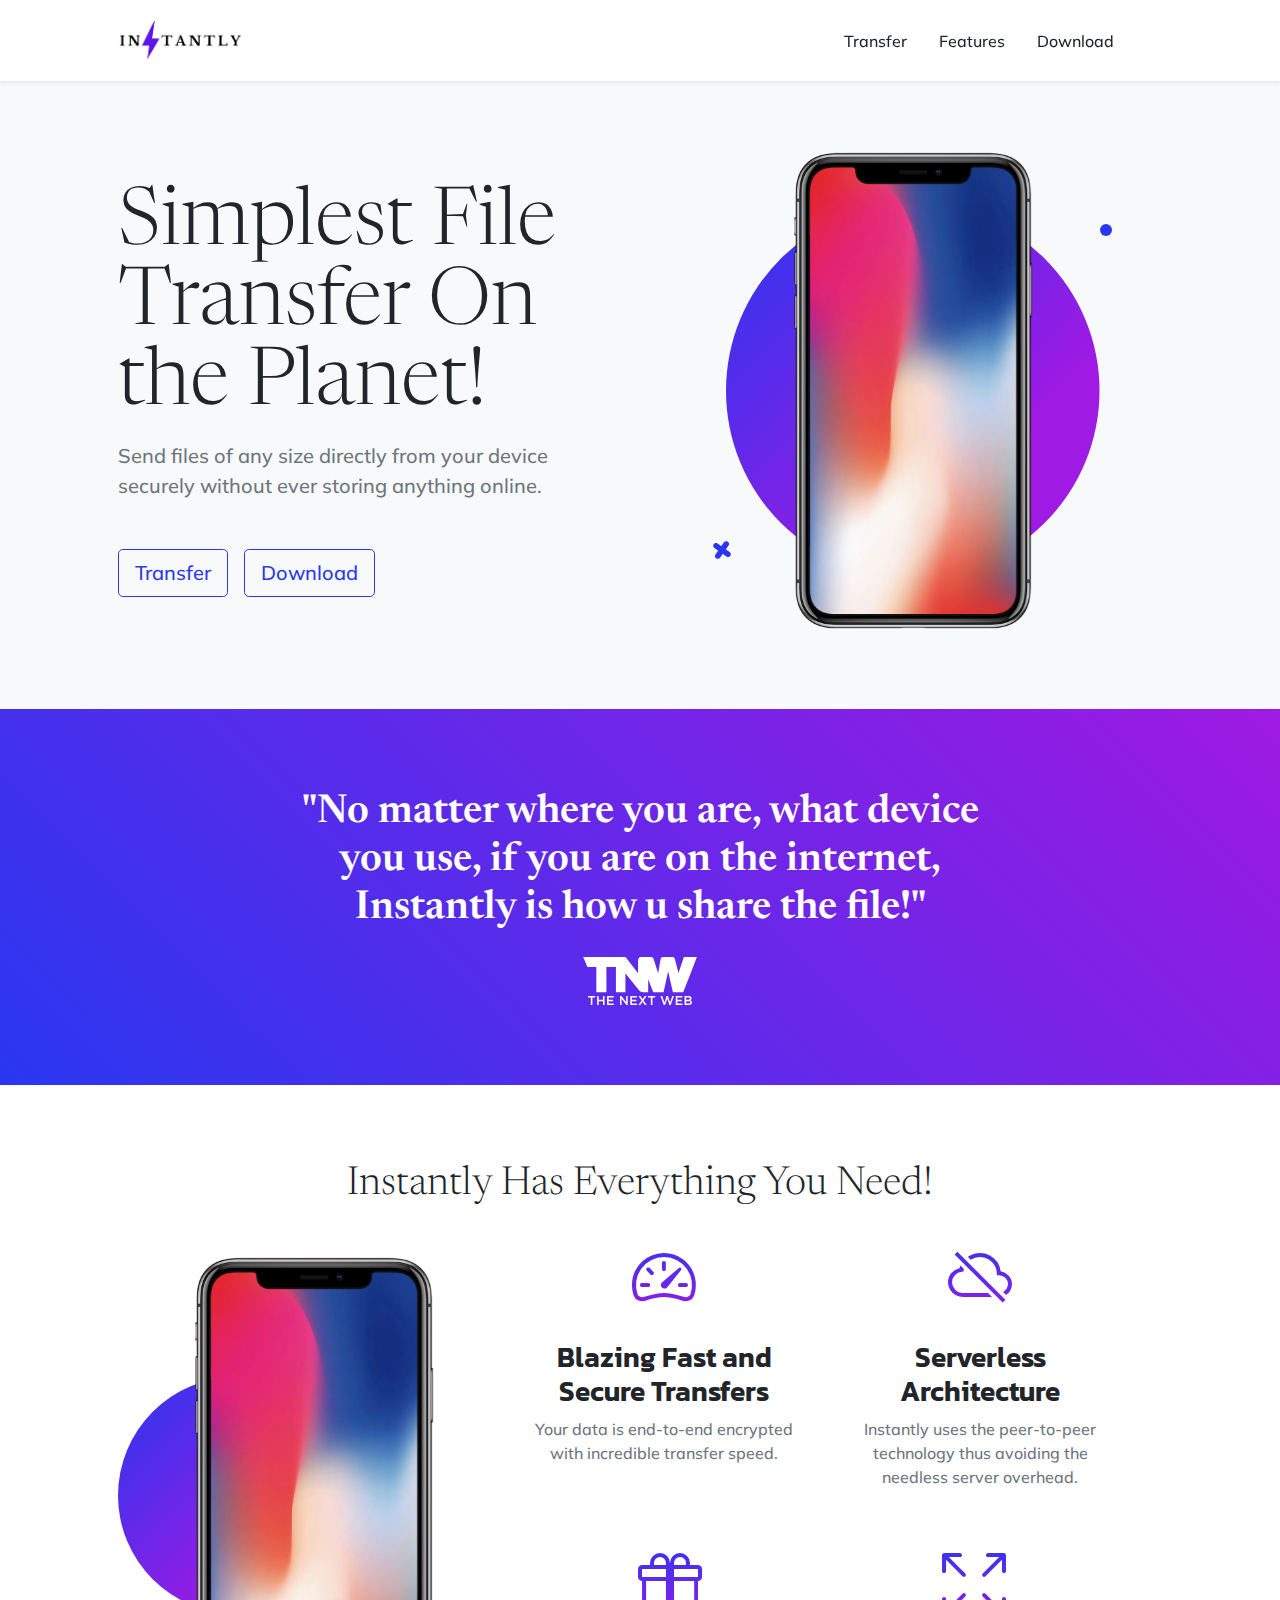
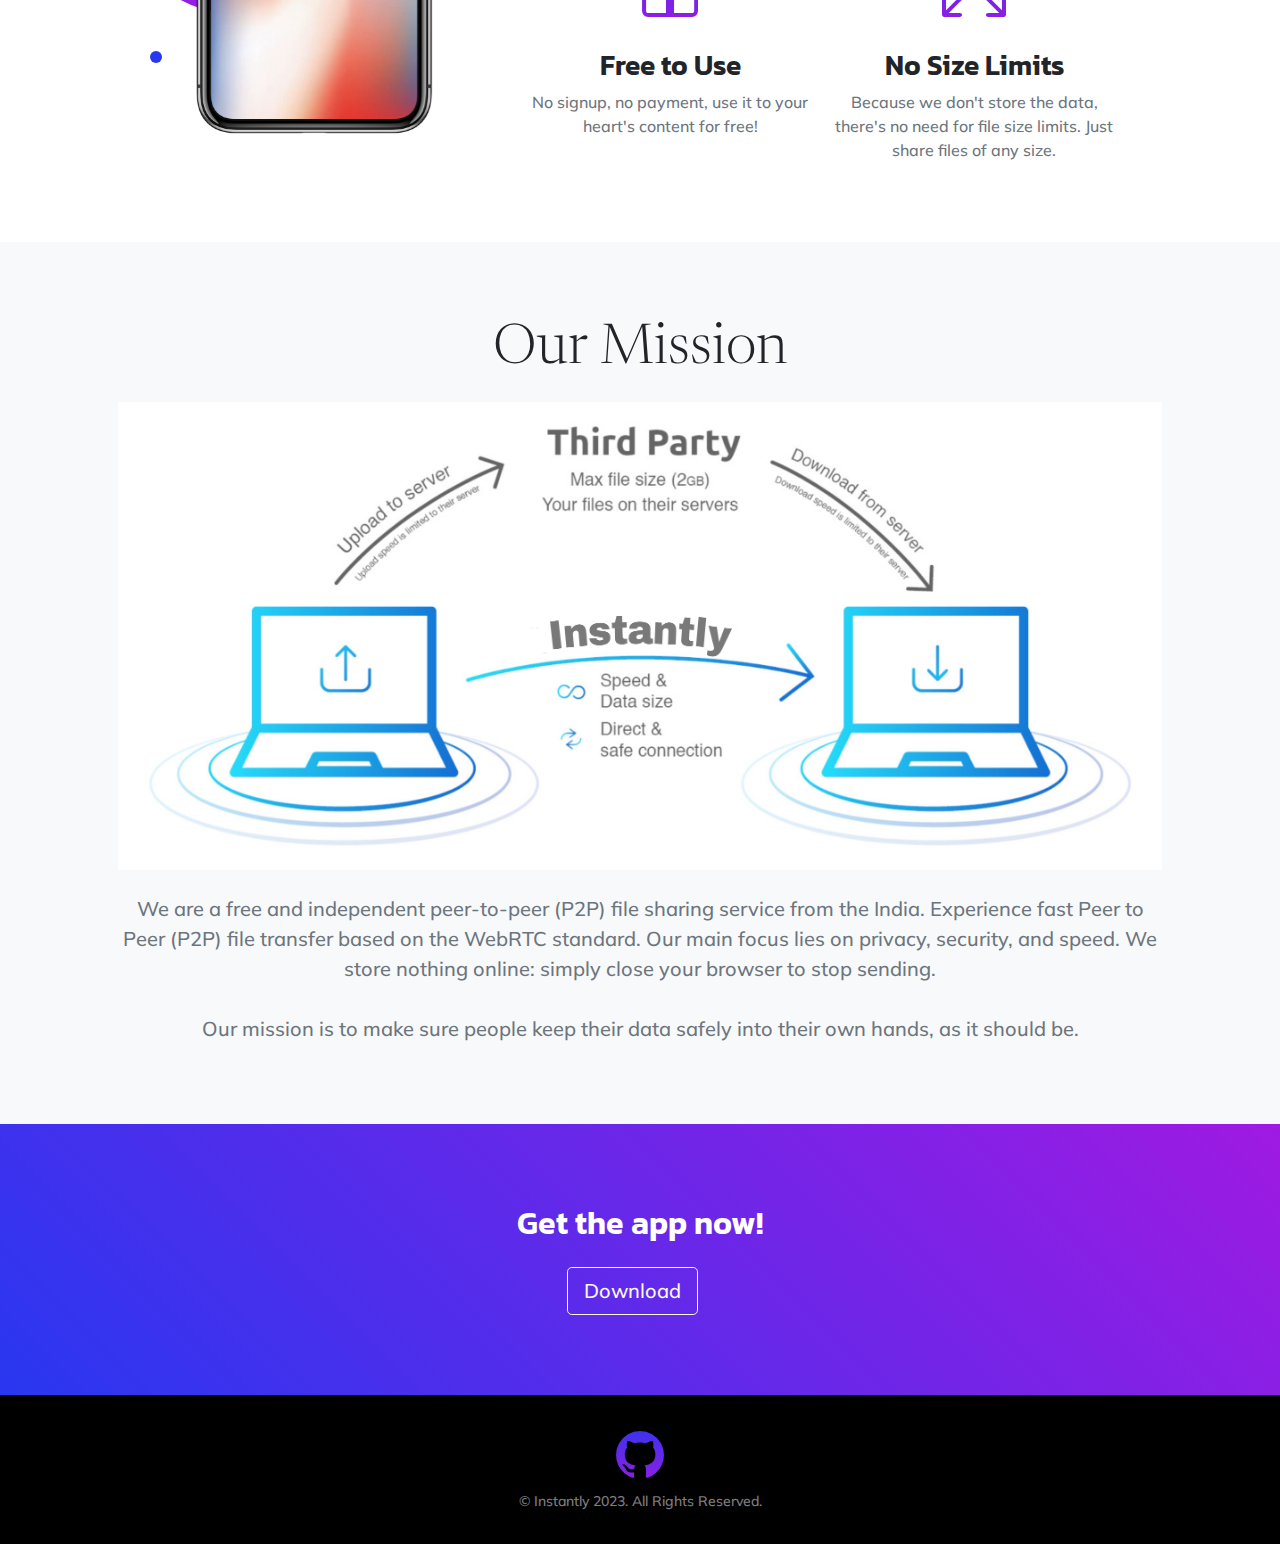
==== commit 7d44b9d2: "added animation effects" ====
--- a/index.html
+++ b/index.html
@@ -31,6 +31,7 @@
     />
     <!-- Core theme CSS (includes Bootstrap)-->
     <link href="./css/styles.css" rel="stylesheet" />
+    <link href="./css/animate.css" rel="stylesheet" />
   </head>
 
   <body id="page-top">
@@ -108,13 +109,13 @@
               </p>
               <div class="d-flex flex-column flex-lg-row align-items-center">
                 <a
-                  class="me-lg-3 mb-4 mb-lg-0 btn btn-outline-primary btn-lg"
+                  class="me-lg-3 mb-4 mb-lg-0 btn btn-outline-primary btn-lg pulsate-bck"
                   href="transfer.html"
                   role="button"
                   >Transfer</a
                 >
                 <a
-                  class="me-lg-3 mb-4 mb-lg-0 btn btn-outline-primary btn-lg"
+                  class="me-lg-3 mb-4 mb-lg-0 btn btn-outline-primary btn-lg pulsate-fwd"
                   href="https://github.com/TonyStark0801/Instantly/releases/download/Stable/Instantly.apk"
                   role="button"
                   >Download</a
@@ -354,7 +355,7 @@
           class="d-flex flex-column flex-lg-row align-items-center justify-content-center"
         >
           <a
-            class="me-lg-3 mb-4 mb-lg-0 btn btn-outline-light btn-lg"
+            class="me-lg-3 mb-4 mb-lg-0 btn btn-outline-light btn-lg pulsate-fwd"
             href="https://github.com/TonyStark0801/Instantly/releases/download/Stable/Instantly.apk"
             role="button"
             >Download</a
